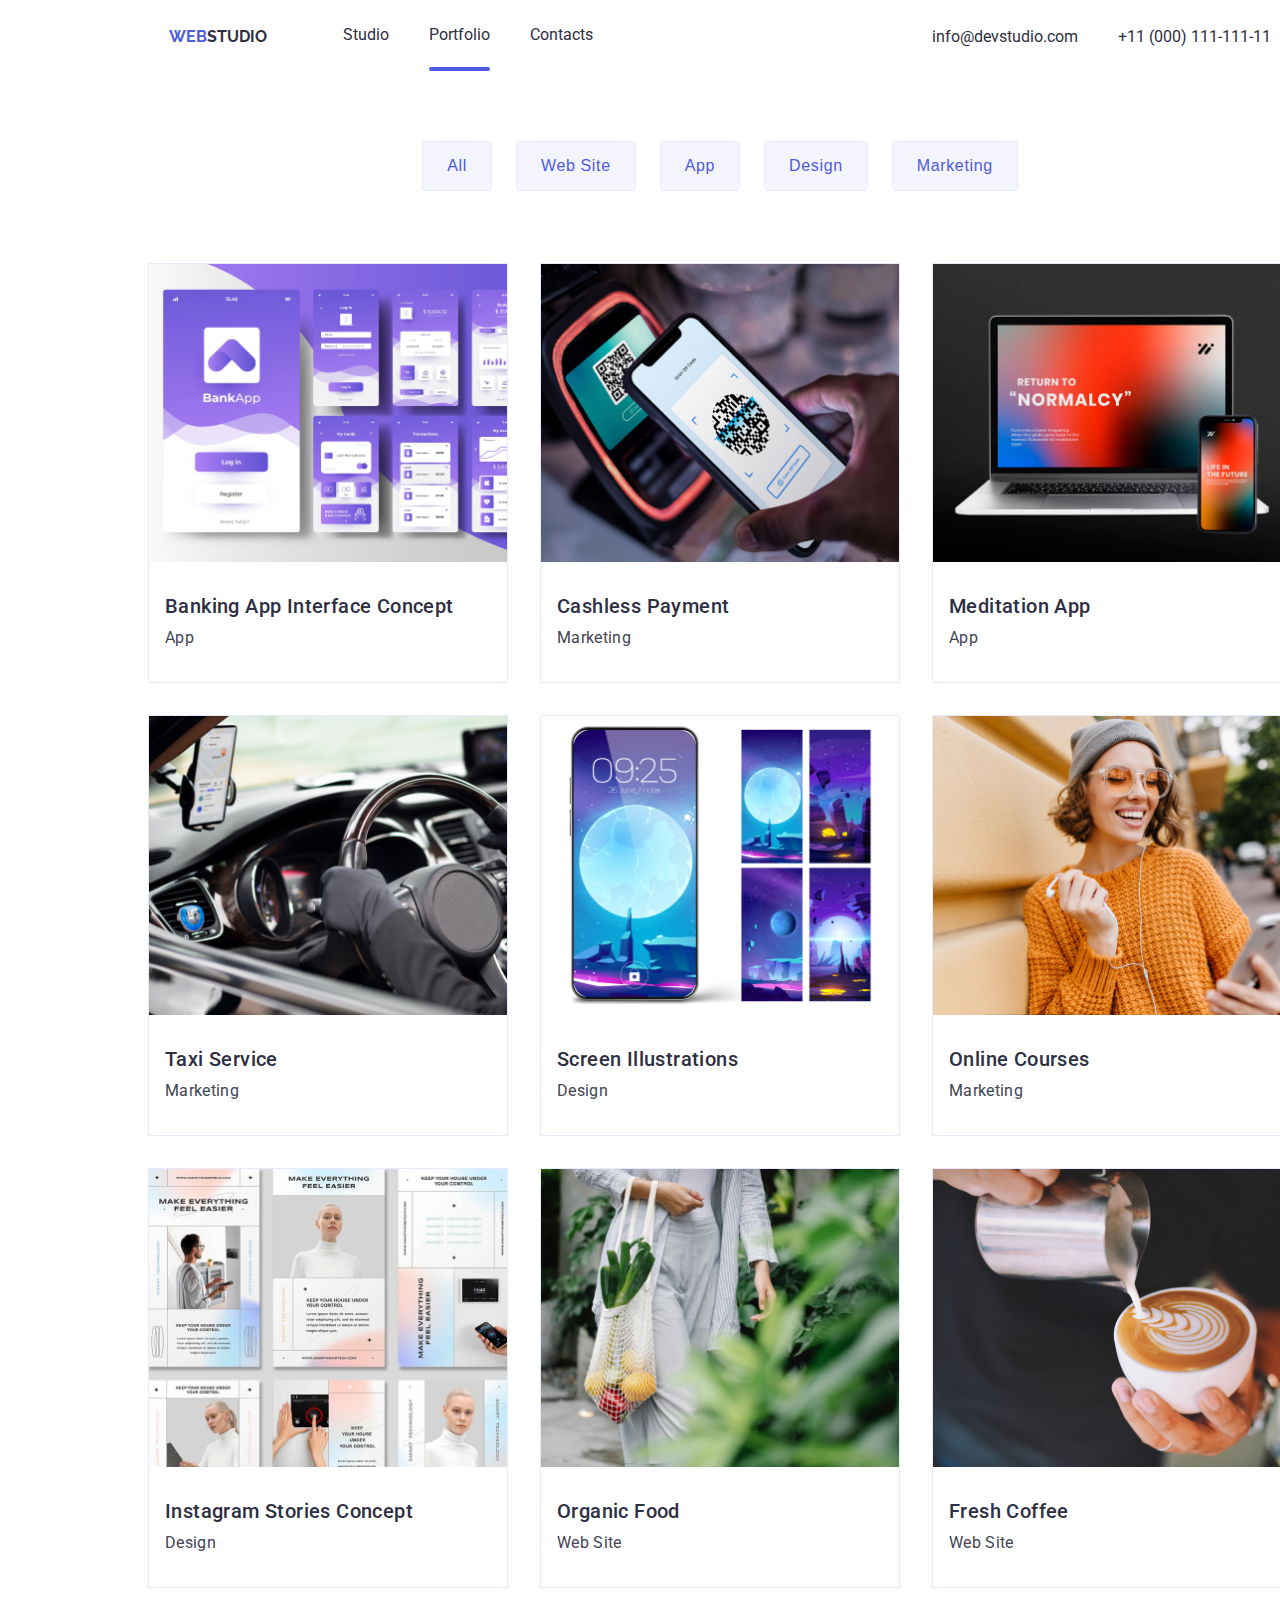
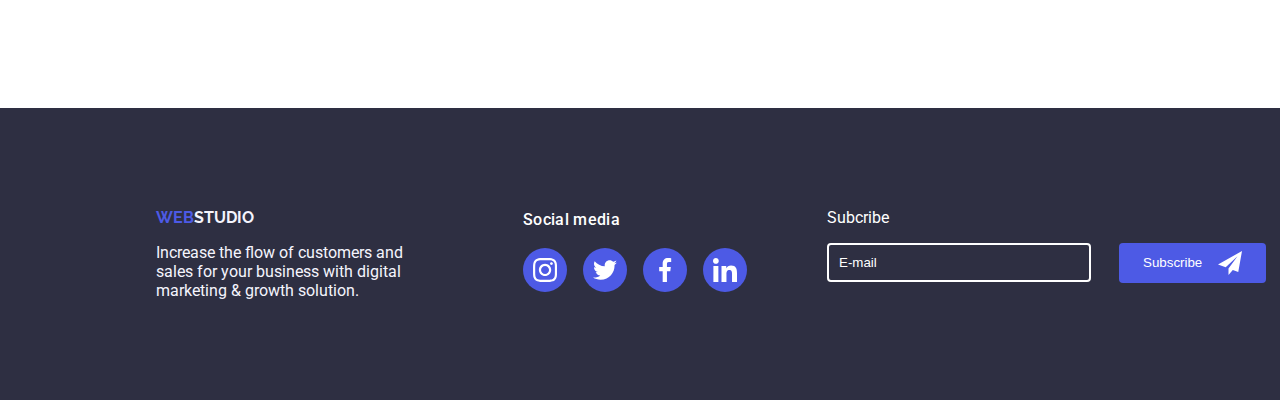
==== portfolio.html @ 5766a7dd "Initial commit" ====
<!DOCTYPE html>
<html lang="en">
  <head>
    <meta charset="UTF-8" />
    <meta name="viewport" content="width=device-width, initial-scale=1.0" />
    <title>Portolio</title>
    <link rel="preconnect" href="https://fonts.googleapis.com" />
    <link rel="preconnect" href="https://fonts.gstatic.com" crossorigin />
    <link
      href="https://fonts.googleapis.com/css2?family=Montserrat:wght@400;700&family=Roboto:wght@400;500;700;900&display=swap"
      rel="stylesheet"
    />
    <link rel="preconnect" href="https://fonts.googleapis.com" />
    <link rel="preconnect" href="https://fonts.gstatic.com" crossorigin />
    <link
      href="https://fonts.googleapis.com/css2?family=Montserrat:wght@400;700&family=Raleway:wght@800&family=Roboto:wght@400;500;700;900&display=swap"
      rel="stylesheet"
    />
    <link rel="stylesheet" href="./css/styles.css" />
  </head>

  <body>
    <!-- HEADER -->
    <header class="header container d-flex">
      <div class="d-flex">
        <a class="header-logo link" href="webstudio" alt="logo">
          <h4><span>WEB</span>STUDIO</h4>
        </a>
        <nav class="header-nav">
          <ul class="header-list list">
            <li>
              <a class="header-link link" href="./index.html">Studio</a>
            </li>
            <li>
              <a class="header-link link active" href="./portfolio.html"
                >Portfolio</a
              >
            </li>
            <li>
              <a class="header-link link" href="contacts">Contacts</a>
            </li>
          </ul>
        </nav>
      </div>
      <ul class="header-contact list">
        <li>
          <a class="link contacts" href="mailto:info@devstudio.com"
            >info@devstudio.com</a
          >
        </li>
        <li>
          <a class="link cotacts" href="tel:+11(000)111-111-11"
            >+11 (000) 111-111-11</a
          >
        </li>
      </ul>
    </header>
    <main>
      <section class="portfolio container">
        <div class="buttons">
          <button class="p-button" type="button">All</button>
          <button class="p-button" type="button">Web Site</button>
          <button class="p-button" type="button">App</button>
          <button class="p-button" type="button">Design</button>
          <button class="p-button" type="button">Marketing</button>
        </div>

        <div class="p-project">
          <ul class="p-list list">
            <li class="p-project-img">
              <div class="project-image">
                <img
                  src="./images/project-image1.jpg"
                  alt="Banking App Interface"
                  width="360px"
                />
                <div class="project-image-caption">
                  <p>
                    Lorem ipsum dolor sit amet consectetur adipisicing elit.
                    Numquam at debitis omnis. Voluptas doloribus maxime numquam
                    pariatur delectus possimus sed earum. Debitis repellendus
                    minus ratione eos velit, ipsam praesentium minima.
                  </p>
                </div>
              </div>

              <div class="p-caption">
                <h3 class="p-caption-header">Banking App Interface Concept</h3>
                <p class="p-text">App</p>
              </div>
            </li>

            <li class="p-project-img">
              <div class="project-image">
                <img
                  src="./images/project-image2.jpg"
                  alt="Cashless Payment"
                  width="360px"
                />
                <div class="project-image-caption">
                  <p>
                    Lorem ipsum dolor sit amet consectetur adipisicing elit.
                    Numquam at debitis omnis. Voluptas doloribus maxime numquam
                    pariatur delectus possimus sed earum. Debitis repellendus
                    minus ratione eos velit, ipsam praesentium minima.
                  </p>
                </div>
              </div>
              <div class="p-caption">
                <h3 class="p-caption-header">Cashless Payment</h3>
                <p class="p-text">Marketing</p>
              </div>
            </li>

            <li class="p-project-img">
              <div class="project-image">
                <img
                  src="./images/project-image3.jpg"
                  alt="Meditation App"
                  width="360px"
                />
                <div class="project-image-caption">
                  <p>
                    Lorem ipsum dolor sit amet consectetur adipisicing elit.
                    Numquam at debitis omnis. Voluptas doloribus maxime numquam
                    pariatur delectus possimus sed earum. Debitis repellendus
                    minus ratione eos velit, ipsam praesentium minima.
                  </p>
                </div>
              </div>
              <div class="p-caption">
                <h3 class="p-caption-header">Meditation App</h3>
                <p class="p-text">App</p>
              </div>
            </li>

            <li class="p-project-img">
              <div class="project-image">
                <img
                  src="./images/project-image4.jpg"
                  alt="Taxi Service"
                  width="360px"
                />
                <div class="project-image-caption">
                  <p>
                    Lorem ipsum dolor sit amet consectetur adipisicing elit.
                    Numquam at debitis omnis. Voluptas doloribus maxime numquam
                    pariatur delectus possimus sed earum. Debitis repellendus
                    minus ratione eos velit, ipsam praesentium minima.
                  </p>
                </div>
              </div>
              <div class="p-caption">
                <h3 class="p-caption-header">Taxi Service</h3>
                <p class="p-text">Marketing</p>
              </div>
            </li>

            <li class="p-project-img">
              <div class="project-image">
                <img
                  src="./images/project-image5.jpg"
                  alt="Screen Illustrations"
                  width="360px"
                />
                <div class="project-image-caption">
                  <p>
                    Lorem ipsum dolor sit amet consectetur adipisicing elit.
                    Numquam at debitis omnis. Voluptas doloribus maxime numquam
                    pariatur delectus possimus sed earum. Debitis repellendus
                    minus ratione eos velit, ipsam praesentium minima.
                  </p>
                </div>
              </div>
              <div class="p-caption">
                <h3 class="p-caption-header">Screen Illustrations</h3>
                <p class="p-text">Design</p>
              </div>
            </li>

            <li class="p-project-img">
              <div class="project-image">
                <img
                  src="./images/project-image6.jpg"
                  alt="Online Courses"
                  width="360px"
                />
                <div class="project-image-caption">
                  <p>
                    Lorem ipsum dolor sit amet consectetur adipisicing elit.
                    Numquam at debitis omnis. Voluptas doloribus maxime numquam
                    pariatur delectus possimus sed earum. Debitis repellendus
                    minus ratione eos velit, ipsam praesentium minima.
                  </p>
                </div>
              </div>
              <div class="p-caption">
                <h3 class="p-caption-header">Online Courses</h3>
                <p class="p-text">Marketing</p>
              </div>
            </li>

            <li class="p-project-img">
              <div class="project-image">
                <img
                  src="./images/project-image7.jpg"
                  alt="Instagram Stories Concept"
                  width="360px"
                />
                <div class="project-image-caption">
                  <p>
                    Lorem ipsum dolor sit amet consectetur adipisicing elit.
                    Numquam at debitis omnis. Voluptas doloribus maxime numquam
                    pariatur delectus possimus sed earum. Debitis repellendus
                    minus ratione eos velit, ipsam praesentium minima.
                  </p>
                </div>
              </div>
              <div class="p-caption">
                <h3 class="p-caption-header">Instagram Stories Concept</h3>
                <p class="p-text">Design</p>
              </div>
            </li>

            <li class="p-project-img">
              <div class="project-image">
                <img
                  src="./images/project-image8.jpg"
                  alt="Organic Food"
                  width="360px"
                />
                <div class="project-image-caption">
                  <p>
                    Lorem ipsum dolor sit amet consectetur adipisicing elit.
                    Numquam at debitis omnis. Voluptas doloribus maxime numquam
                    pariatur delectus possimus sed earum. Debitis repellendus
                    minus ratione eos velit, ipsam praesentium minima.
                  </p>
                </div>
              </div>
              <div class="p-caption">
                <h3 class="p-caption-header">Organic Food</h3>
                <p class="p-text">Web Site</p>
              </div>
            </li>

            <li class="p-project-img">
              <div class="project-image">
                <img
                  src="./images/project-image9.jpg"
                  alt="Fresh Coffee"
                  width="360px"
                />
                <div class="project-image-caption">
                  <p>
                    Lorem ipsum dolor sit amet consectetur adipisicing elit.
                    Numquam at debitis omnis. Voluptas doloribus maxime numquam
                    pariatur delectus possimus sed earum. Debitis repellendus
                    minus ratione eos velit, ipsam praesentium minima.
                  </p>
                </div>
              </div>
              <div class="p-caption">
                <h3 class="p-caption-header">Fresh Coffee</h3>
                <p class="p-text">Web Site</p>
              </div>
            </li>
          </ul>
        </div>
      </section>
    </main>
    <footer class="footer container d-flex">
      <div>
        <a class="footer-logo" href="webstudio" alt="logo">
          <h4><span>WEB</span>STUDIO</h4>
        </a>
        <p class="footer-text">
          Increase the flow of customers and<br />
          sales for your business with digital<br />
          marketing & growth solution.
        </p>
      </div>
      <div class="footer-socials-container">
        <h3>Social media</h3>
        <div class="footer-socials">
          <a class="footer-socials-icon">
            <svg width="24" height="24">
              <use href="./images/icons.svg#instagram-2"></use>
            </svg>
          </a>
          <a class="footer-socials-icon">
            <svg width="24" height="24">
              <use href="./images/icons.svg#twitter-1"></use>
            </svg>
          </a>
          <a class="footer-socials-icon">
            <svg width="24" height="24">
              <use href="./images/icons.svg#facebook-1"></use>
            </svg>
          </a>
          <a class="footer-socials-icon">
            <svg width="24" height="24">
              <use href="./images/icons.svg#linkedin-1"></use>
            </svg>
          </a>
        </div>
      </div>
      <div class="footer-sub">
        <p class="footer-sub-text">Subcribe</p>
        <form>
          <input type="text" placeholder="E-mail" class="input-sub" />
          <button class="btn-sub">
            Subscribe
            <svg width="24" height="24">
              <use href="./images/icons.svg#send"></use>
            </svg>
          </button>
        </form>
      </div>
    </footer>
  </body>
</html>
---- css/styles.css ----
* {
  margin: 0;
  padding: 0;
  box-sizing: border-box;
}
:root {
  --IRIS: #4d5ae5;
  --NAVY-BLUE: #2e2f42;
  --WHITE: #fff;
  --SLATE: #434455;
  --LIGHT-SLATE: #8e8f99;
  --CLOUD: #f4f4fd;
  --CORNFLOWER: #e7e9fc;
  --DAIRY: #fcfcfc;
  --NAVY-BLUE-modal: rgba(46, 47, 66, 0.4);
}
/* General Style */
body {
  font-family: "Roboto", sans-serif;
  width: fit-content;
  margin: 0 auto;
}
.link {
  text-decoration: none;
  color: var(--NAVY-BLUE);
}
.list {
  display: flex;
  list-style: none;
  gap: 24px;
}
.p-text {
  color: var(--SLATE);
  font-size: 16px;
  font-weight: 400;
  line-height: 24px;
  /* 150% */
  letter-spacing: 0.32px;
}
.section-title {
  text-align: center;
  color: var(--NAVY-BLUE);
}
.team-name {
  color: var(--NAVY-BLUE);
}
.container {
  width: 1440px;
}
.d-flex {
  display: flex;
}
.section {
  padding-top: 120px;
  padding-bottom: 120px;
}
.active::after {
  content: " ";
  display: block;
  height: 4px;
  width: 100%;
  border-radius: 2px;
  background-color: var(--IRIS);
  position: relative;
  top: 23px;
}
/* .header-link {
  content: " ";
  display: block;
  height: 4px;
  width: 100%;
  border-radius: 2px;
  background-color: var(--IRIS);
  position: relative;
  top: 23px;
} */

/* End of General Style */

/* Header Section (NAV) */
.header {
  justify-content: space-around;
  align-items: center;
  height: 72px;
}
.header .d-flex {
  align-items: center;
}
.header .list {
  gap: 40px;
}
.header .link .list {
  font-size: 16px;
  font-weight: 500;
  line-height: 24px;
  /* 150% */
  letter-spacing: 0.32px;
}
.header-logo {
  color: var(--NAVY-BLUE);
  font-family: Raleway;
  font-weight: 800;
  margin-right: 76px;
}

.header-logo span {
  color: var(--IRIS);
}
.header-logo:hover {
  color: var(--IRIS);
}
.link:hover {
  color: var(--IRIS);
  cursor: pointer;
}

/* End of Header Section (NAV) */

/* Hero Section */
.hero {
}
.hero-bg {
  background: linear-gradient(rgba(46, 47, 66, 0.7), rgba(46, 47, 66, 0.7)),
    url("../images/people-office-1.jpg");
  background-size: cover;
  background-repeat: no-repeat;
  padding-top: 188px;
  padding-bottom: 188px;
  text-align: center;
  width: 1440px;
}
.hero-txt {
  text-align: center;
  color: var(--WHITE);
  font-size: 56px;
  font-weight: 700;
  line-height: 60px;
  letter-spacing: 1.12px;
  /* text-transform: uppercase; */
}

.hero-btn {
  color: var(--WHITE);
  background-color: var(--IRIS);
  border: none;
  border-radius: 4px;
  padding: 16px 32px;
  margin-top: 48px;
  font-size: 16px;
  font-weight: 500;
  line-height: 24px;
  /* 150% */
  letter-spacing: 0.64px;
}
.hero-btn:hover {
  background-color: goldenrod;
  cursor: pointer;
}
.backdrop {
  background-color: var(--NAVY-BLUE-modal);
  position: fixed;
  top: 0;
  width: 100%;
  height: 100%;
  display: flex;
  align-items: center;
  justify-content: center;
  transition: opacity 250ms cubic-bezier(0.4, 0, 0.2, 1);
}
.modal {
  background-color: var(--DAIRY);
  width: 408px;
  /* height: 584px; */
  border-radius: 4px;
  padding: 24px;
  box-shadow: 0px 2px 1px 0px rgba(0, 0, 0, 0.2),
    0px 1px 3px 0px rgba(0, 0, 0, 0.12), 0px 1px 1px 0px rgba(0, 0, 0, 0.14);
}
.is-hidden {
  opacity: 0;
  pointer-events: none;
}
.modal-close-btn {
  border-radius: 100%;
  border: 1px solid rgba(0, 0, 0, 0.1);
  background-color: var(--CORNFLOWER);
  width: 30px;
  height: 30px;
  color: var(--NAVY-BLUE);
  margin-left: auto;
  display: block;
  transition: fill 250ms cubic-bezier(0.4, 0, 0.2, 1),
    border 250ms cubic-bezier(0.4, 0, 0.2, 1);
  cursor: pointer;
  display: flex;
  justify-content: center;
  align-items: center;
}
.modal-close-btn:hover {
  fill: currentColor;
  border: 1px solid currentColor;
}

.service-form-label {
  color: var(--NAVY-BLUE);
  text-align: center;
  font-family: Roboto;
  font-size: 16px;
  font-weight: 500;
  line-height: 24px; /* 150% */
  letter-spacing: 0.32px;
  margin-bottom: 16px;
  margin-top: 16px;
}

.service-label {
  display: flex;
  flex-direction: column;
  margin-bottom: 8px;
  width: 100%;
  position: relative;
}

.input-label {
  text-align: left;
  margin-bottom: 8px;
  color: var(--LIGHT-SLATE);
  font-family: Roboto;
  font-size: 12px;
  font-weight: 400;
  line-height: 14px; /* 116.667% */
  letter-spacing: 0.48px;
}

.service-input {
  padding: 12px 40px;
  border: 1px solid #2e2f42;
  border-radius: 4px;
  transition: 250ms;
  transition-property: color, border-color, background-color;
  transition-timing-function: cubic-bezier(0.4, 0, 0.2, 1);
}

.service-icon {
  position: absolute;
  top: 55%;
  left: 16px;
  /* fill: black; */
  transition: fill 250ms cubic-bezier(0.4, 0, 0.2, 1);
}
.service-input:focus + .service-icon,
.service-input:hover + .service-icon {
  fill: var(--IRIS);
  /* border: 2px solid var(--IRIS); */
}

.service-input:hover {
  border: 1px solid var(--IRIS);
}

.service-comment {
  border: 1px solid #2e2f42;
  border-radius: 4px;
  transition: 250ms;
  transition-property: color, border-color, background-color;
  transition-timing-function: cubic-bezier(0.4, 0, 0.2, 1);
  padding: 8px 16px;
  margin-bottom: 16px;
}

.service-comment:hover,
.service-comment:focus {
  border: 1px solid var(--IRIS);
}

.agree-text {
  color: var(--LIGHT-SLATE);
  font-family: Roboto;
  font-size: 12px;
  font-weight: 400;
  line-height: 14px;
  letter-spacing: 0.48px;
}
.service-agree {
  display: flex;
  align-items: center;
  justify-content: center;
}

.agree-checkbox {
  width: 16px;
  height: 16px;
  position: relative;
  left: 16px;
  opacity: 0;
}

.agree-checkmark {
  fill: none;
  margin-right: 8px;
  border: 1px solid black;
  border-radius: 2px;
  transition: 250ms;
  transition-property: border-color, background-color, fill;
  transition-timing-function: cubic-bezier(0.4, 0, 0.2, 1);
}

.service-agree .agree-checkbox:focus + .agree-checkmark,
.service-agree .agree-checkbox:checked:focus + .agree-checkmark {
  outline: 1px solid #212121;
}

.service-agree .agree-checkbox:checked + .agree-checkmark {
  background-color: var(--IRIS);
  border-color: var(--IRIS);
  fill: var(--WHITE);
  outline: none;
  stroke: var(--WHITE);
  stroke-width: 0.2;
}

.modal-send {
  padding: 16px 32px;
  background-color: var(--IRIS);
  color: var(--WHITE);
  border-radius: 4px;
  box-shadow: 0px 4px 4px 0px rgba(0, 0, 0, 0.15);
  border-color: transparent;

  text-align: center;
  font-family: Roboto;
  font-size: 16px;
  font-weight: 500;
  line-height: 24px; /* 150% */
  letter-spacing: 0.64px;
  margin-top: 24px;
}

.modal-send:hover {
  cursor: pointer;
}
/* End of Hero Section */

/* Benefit Section */
.benefit-list-icon {
  background: var(--CLOUD);
  display: flex;
  justify-content: center;
  align-items: center;
  border-radius: 4px;
  padding-top: 24px, 0;
  margin-bottom: 8px;
  transition: 1s;
}
.benefit-list-icon:hover,
.benefit-list-icon:focus {
  background-color: var(--IRIS);
  transition: 0s;
}
.benefit-list-icon:hover svg,
.benefit-list-icon:focus svg {
  fill: var(--WHITE);
}
.benefit-list {
  justify-content: center;
  align-items: center;
  padding-left: 156px;
  padding-right: 156px;
}
.benefit-list h3 {
  margin-bottom: 8px;
}

/* End of Benefit Section */

/* We Do Section */
.wedo {
}
.section-title {
  font-size: 36px;
  font-weight: 700;
  line-height: 40px;
  letter-spacing: 0.72px;
  text-transform: capitalize;
  margin-bottom: 72px;
}
.wedo-item {
  width: 360px;
  height: 300px;
}
.wedo .list {
  justify-content: center;
  align-items: center;
}
/* End of We Do Section */

/* Team Section */
.team {
  background-color: var(--CLOUD);
}
.team .list {
  justify-content: center;
  align-items: center;
  text-align: center;
}
.team .team-image {
  margin-bottom: 32px;
}
.team .team-item {
  padding-bottom: 32px;
  border-radius: 0px 0px 4px 4px;
  background: var(--WHITE);
  box-shadow: 0px 2px 1px 0px rgba(46, 47, 66, 0.08),
    0px 1px 1px 0px rgba(46, 47, 66, 0.16),
    0px 1px 6px 0px rgba(46, 47, 66, 0.08);
}
.team .p-text {
  margin-top: 8px;
  margin-bottom: 32;
}
.team-socials {
  display: flex;
  justify-content: space-around;
  padding-top: 8px;
}
.team-socials-icon {
  display: flex;
  justify-content: center;
  align-items: center;
  background-color: var(--IRIS);
  padding: 10px;
  border-radius: 50%;
  justify-content: center;
  align-items: center;
  transition: 1s;
}
.team-socials-icon svg {
  fill: var(--WHITE);
}
.team-socials-icon:hover,
.team-socials-icon:hover {
  padding: 15px;
  transition: 0s;
}
.team-socials-icon:hover svg {
  fill: red;
}
/* End of Team Section */

/* Portfolio Styling Section */
.portfolio {
  padding-top: 69px;
  padding-bottom: 120px;
}
.p-project {
  padding-top: 72px;
}
.buttons {
  /* text-align: center; */
  display: flex;
  justify-content: center;
  align-items: center;
  gap: 24px;
}
.p-button {
  color: var(--IRIS);
  border-radius: 4px;
  border: 1px solid var(--CORNFLOWER);
  background: var(--CLOUD);
  padding: 12px 24px;
  font-size: 16px;
  font-weight: 500;
  line-height: 24px;
  letter-spacing: 0.64px;
  transition: 1s;
}
.p-button:hover,
.p-button:focus {
  color: var(--WHITE);
  background-color: var(--IRIS);
  transition: 0s;
}
/* .p-project-img:hover img,
.p-project-img:focus img {
  opacity: 0.5;
  border: 2px solid var(--IRIS);
  transition: 0s;
} */

/* .portfolio  */
.p-project .p-list {
  width: 100%;
  flex-wrap: wrap;
  gap: 32px;
  justify-content: center;
  align-items: center;
}
.p-project .p-project-img img {
  width: 100%;
  display: block;
}
.p-project .p-project-img {
  width: 25%;
  border: 1px solid var(--CORNFLOWER);
}
.p-caption {
  flex-direction: column;
  padding: 32px 16px;
  background: var(--WHITE);
}
.p-caption-header {
  color: var(--NAVY-BLUE);
  font-size: 20px;
  font-weight: 500;
  line-height: 24px;
  letter-spacing: 0.4px;
  margin-bottom: 8px;
}
.p-project {
  overflow: hidden;
}
.project-image {
  position: relative;
  overflow: hidden;
}
.project-image-caption {
  position: absolute;
  background-color: rgba(77, 90, 229, 0.7);
  color: white;
  width: 100%;
  height: 100%;
  top: 0;
  left: 0;
  opacity: 0;
  transform: translateY(100%);
  transition: transform 250ms cubic-bezier(0.4, 0, 0.2, 1);
}
.p-project-img:hover .project-image-caption {
  opacity: 1;
  transform: translateY(0);
}
.project-image-caption {
  padding: 40px 32px;
}
/* End of Portfolio Styling Section */

/* Custmers Styling Section */
.customers-list {
  display: flex;
  justify-content: center;
  align-items: center;
  padding-left: 156;
  padding-right: 156;
}
.customer-icon {
  border: 1px solid var(--LIGHT-SLATE);
  padding: 16px 32px;
  transition: 1s;
}
.customer-icon svg {
  fill: var(--LIGHT-SLATE);
}
.customer-icon:hover,
.customer-icon:focus {
  border: 3px solid var(--IRIS);
  /* padding: 32px 64px; */
  transition: 0s;
}
.customer-icon:hover svg,
.customer-icon:focus {
  fill: var(--IRIS);
}

/* End of Custmers Styling Section */

/* Footer Section */
.footer {
  display: flex;
  padding: 100px;
  background-color: var(--NAVY-BLUE);
  padding-left: 156px;
  padding-right: 156px;
  color: var(--WHITE);
}
.footer-logo {
  text-decoration: none;
  color: var(--CLOUD);
  font-family: Raleway;
  font-weight: 800;
}
.footer-text {
  color: var(--CLOUD);
  margin-top: 16px;
}
.footer-logo span {
  color: var(--IRIS);
}
.footer-logo:hover {
  color: var(--IRIS);
}

/* Footer Socials Styling */
.footer-socials-container {
  padding-left: 120px;
  padding-right: 80px;
}
.footer-socials-container h3 {
  color: var(--WHITE);
  font-family: Roboto;
  font-size: 16px;
  font-weight: 500;
  line-height: 24px; /* 150% */
  letter-spacing: 0.32px;
}
.footer-socials {
  display: flex;
  justify-content: center;
  gap: 16px;
  margin-top: 16px;
}
.footer-socials-icon {
  display: flex;
  justify-content: center;
  align-items: center;
  background-color: var(--IRIS);
  padding: 10px;
  border-radius: 50%;
  justify-content: center;
  align-items: center;
  transition: 1s;
}
.footer-socials-icon svg {
  fill: var(--WHITE);
}
.footer-socials-icon:hover,
.footer-socials-icon:focus {
  /* padding: 15px; */
  transition: 0s;
}
.footer-socials-icon:hover svg,
.footer-socials-icon:focus svg {
  fill: red;
}
/* End Footer Socials Styling */

/* Subscribe Styling */
.footer-sub form {
  margin-top: 16px;
}
.input-sub {
  border: 2px solid var(--WHITE);
  background: none;
  border-radius: 4px;
  padding: 10px;
  width: 264px;
  color: var(--WHITE);
  background-color: none;
}
.input-sub::placeholder {
  color: var(--WHITE);
}
.btn-sub {
  display: inline-flex;
  align-items: center;
  gap: 16px;
  color: var(--WHITE);
  padding: 8px 24px;
  background-color: var(--IRIS);
  border: none;
  border-radius: 4px;
  margin-left: 24px;
}
.btn-sub svg {
  fill: var(--WHITE);
}
.btn-sub:hover {
  cursor: pointer;
}
/* End of Subscribe Styling */
/* End of Footer Section */
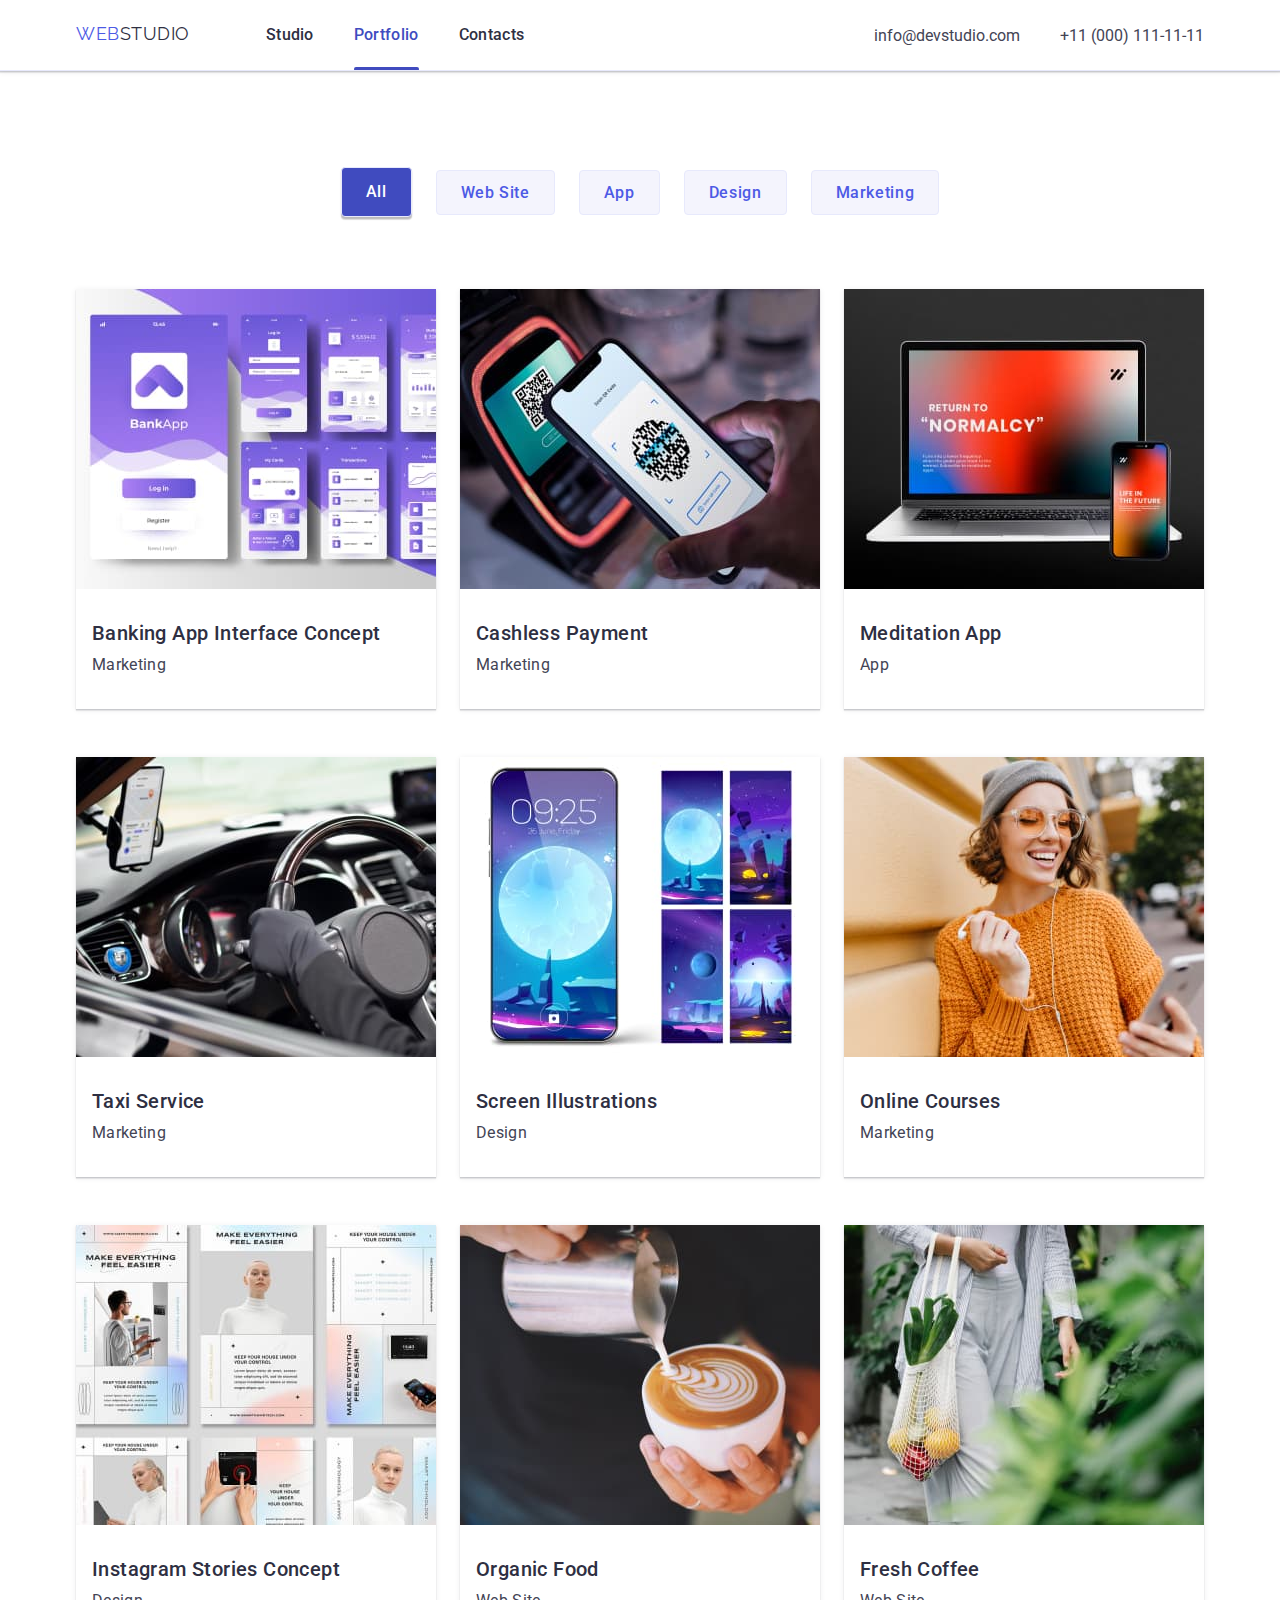
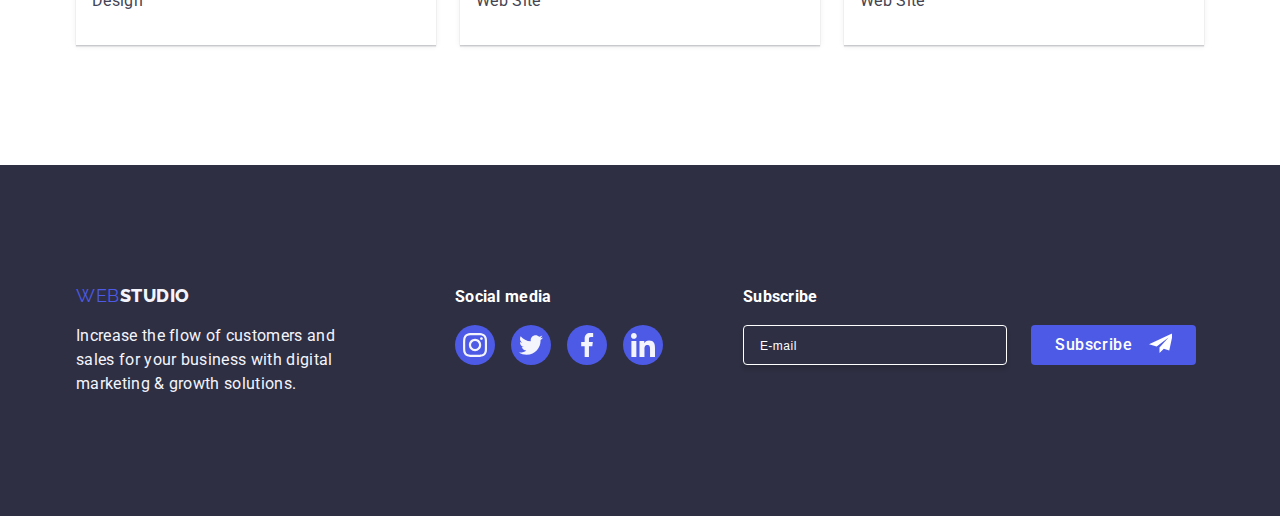
==== commit 58defe13: "revising some of the codes" ====
--- a/portfolio.html
+++ b/portfolio.html
@@ -1,322 +1,337 @@
 <!DOCTYPE html>
 <html lang="en">
-  <head>
-    <meta charset="UTF-8" />
-    <meta name="viewport" content="width=device-width, initial-scale=1.0" />
-    <title>Portolio</title>
-    <link rel="preconnect" href="https://fonts.googleapis.com" />
-    <link rel="preconnect" href="https://fonts.gstatic.com" crossorigin />
-    <link
-      href="https://fonts.googleapis.com/css2?family=Montserrat:wght@400;700&family=Roboto:wght@400;500;700;900&display=swap"
-      rel="stylesheet"
-    />
-    <link rel="preconnect" href="https://fonts.googleapis.com" />
-    <link rel="preconnect" href="https://fonts.gstatic.com" crossorigin />
-    <link
-      href="https://fonts.googleapis.com/css2?family=Montserrat:wght@400;700&family=Raleway:wght@800&family=Roboto:wght@400;500;700;900&display=swap"
-      rel="stylesheet"
-    />
+
+<head>
+    <meta charset="UTF-8">
+    <meta name="viewport" content="width=device-width, initial-scale=1.0">
+    <meta http-equiv="x-ua-compatible" content="ie=edge">
+    <link rel="preconnect" href="https://fonts.googleapis.com">
+    <link rel="preconnect" href="https://fonts.gstatic.com" crossorigin>
+    <link href="https://fonts.googleapis.com/css2?family=Raleway:wght@800&family=Roboto:wght@400;500;700;900&display=swap" rel="stylesheet">
+    <link rel="stylesheet" href="node_modules/modern-normalize/modern-normalize.css">
     <link rel="stylesheet" href="./css/styles.css" />
-  </head>
-
-  <body>
-    <!-- HEADER -->
-    <header class="header container d-flex">
-      <div class="d-flex">
-        <a class="header-logo link" href="webstudio" alt="logo">
-          <h4><span>WEB</span>STUDIO</h4>
-        </a>
-        <nav class="header-nav">
-          <ul class="header-list list">
-            <li>
-              <a class="header-link link" href="./index.html">Studio</a>
-            </li>
-            <li>
-              <a class="header-link link active" href="./portfolio.html"
-                >Portfolio</a
-              >
-            </li>
-            <li>
-              <a class="header-link link" href="contacts">Contacts</a>
-            </li>
-          </ul>
-        </nav>
-      </div>
-      <ul class="header-contact list">
-        <li>
-          <a class="link contacts" href="mailto:info@devstudio.com"
-            >info@devstudio.com</a
-          >
-        </li>
-        <li>
-          <a class="link cotacts" href="tel:+11(000)111-111-11"
-            >+11 (000) 111-111-11</a
-          >
-        </li>
-      </ul>
+    <title>Web Studio</title>
+</head>
+
+<body>
+    <!-- header -->
+    <header class="header">
+        <div class="main-header-container container">
+            <nav class="navigation">
+                <a class="iris-logo" href="index.html">WEB<span class="header-text-logo-studio">STUDIO</span></a>
+                <ul class="nav-list">
+                    <li class="nav-list-item">
+                        <a class="nav-list-item-link" href="./index.html">Studio</a>
+                    </li>
+    
+                    <li class="nav-list-item">
+                        <a class="nav-list-item-link nav-active" href="./portfolio.html">Portfolio</a>
+                    </li>
+    
+                    <li class="nav-list-item">
+                        <a class="nav-list-item-link" href="#">Contacts</a>
+                    </li>
+                </ul>
+            </nav>
+            <address class="address">
+                <ul class="header-address">
+                    <li class="header-address-item">
+                        <a class="header-address-link" href="mail:info@devstudio.com">info@devstudio.com</a>
+                    </li>
+    
+                    <li class="header-address-item">
+                        <a class="header-address-link" href="tel:+11(000)111-11-11">+11 (000) 111-11-11</a>
+                    </li>
+                </ul>
+            </address>
+    
+            <!-- hamburger -->
+            <button class="menu-btn menu-toggle js-open-menu" aria-expanded="false" aria-controls="mob-menu">
+                <svg width="32" height="22" class="menu-btn-icon">
+                    <use href="./icon.svg#icon-menu"></use>
+                </svg>
+            </button>
+    
+            <div class="mob-nav-container js-menu-container" id="mob-menu">
+                <button class="mob-menu-close menu-toggle js-close-menu" type="button">
+                    <svg width="8" height="8" class="mob-nav-close">
+                        <use href="icon.svg#mobile-close"></use>
+                    </svg>
+                </button>
+    
+                <ul class="mob-nav-menu">
+                    <li class="mob-nav-menu-item"><a class="mob-nav-menu-link mob-link"
+                            href="index.html">Studio</a></li>
+                    <li class="mob-nav-menu-item"><a class="mob-nav-menu-link mob-link mob-menu-active" href="portfolio.html">Portfolio</a>
+                    </li>
+                    <li class="mob-nav-menu-item"><a class="mob-nav-menu-link mob-link" href="#">Contacts</a></li>
+                </ul>
+    
+                <div class="mob-nav-address-link">
+                    <ul class="mob-nav-address">
+                        <li class="mob-nav-address-item"><a class="mob-address-link highlight"
+                                href="tel:+11(000)111-11-11">+11 000 111 11 11</a></li>
+                        <li class="mob-nav-address-item"><a class="mob-address-info"
+                                href="mail:info@devstudio.com">info@devstudio.com</a></li>
+                    </ul>
+    
+                    <ul class="mob-nav-social-media-item">
+                        <li class="mob-nav-social-media-list">
+                            <a class="mob-nav-social-media-link" href="#">
+                                <svg class="mob-nav-social-media-icon">
+                                    <use href="./icon.svg#icon-instagram"></use>
+                                </svg>
+                            </a>
+                        </li>
+    
+                        <li class="mob-nav-social-media-list">
+                            <a class="mob-nav-social-media-link" href="#">
+                                <svg class="mob-nav-social-media-icon">
+                                    <use href="./icon.svg#icon-twitter"></use>
+                                </svg>
+                            </a>
+                        </li>
+    
+                        <li class="mob-nav-social-media-list">
+                            <a class="mob-nav-social-media-link" href="#">
+                                <svg class="mob-nav-social-media-icon">
+                                    <use href="./icon.svg#icon-facebook"></use>
+                                </svg>
+                            </a>
+                        </li>
+    
+                        <li class="mob-nav-social-media-list">
+                            <a class="mob-nav-social-media-link" href="#">
+                                <svg class="mob-nav-social-media-icon">
+                                    <use href="./icon.svg#icon-linkedin"></use>
+                                </svg>
+                            </a>
+                        </li>
+                    </ul>
+                </div>
+            </div>
+        </div>
     </header>
+
+    <!-- main -->
     <main>
-      <section class="portfolio container">
-        <div class="buttons">
-          <button class="p-button" type="button">All</button>
-          <button class="p-button" type="button">Web Site</button>
-          <button class="p-button" type="button">App</button>
-          <button class="p-button" type="button">Design</button>
-          <button class="p-button" type="button">Marketing</button>
+        <section class="fltr-btn section">
+            <div class="container btn-container">
+                <ul class="fltr-btn-list">
+                    <li class="fltr-btn-list-item"><button class="fltr-btn-item active" type="button">All</button></li>
+                    <li class="fltr-btn-list-item"><button class="fltr-btn-item" type="button">Web Site</button></li>
+                    <li class="fltr-btn-list-item"><button class="fltr-btn-item" type="button">App</button></li>
+                    <li class="fltr-btn-list-item"><button class="fltr-btn-item" type="button">Design</button></li>
+                    <li class="fltr-btn-list-item"><button class="fltr-btn-item" type="button">Marketing</button></li>
+                </ul>
+            </div>
+        </section>
+
+        <section class="card-feature-section">
+            <div class="container card-container">
+                <ul class="card-list">
+                    <li class="card-list-item">
+                        <a class="card-link" href="#">
+                            <figure class="card-figure">
+                            <img class="card-list-img" src="./images/card-img-1.jpg" srcset="./images/card-img-1.jpg 1x, ./images/card-img-1@2x.jpg 2x" alt="banking app" width="360"/>    
+                            <figcaption class="card-figcaption">
+                                14 Stylish and User-Friendly App Design Concepts · Task Manager App · Calorie Tracker App · Exotic Fruit Ecommerce App ·
+                                Cloud Storage App
+                            </figcaption>
+                            </figure>
+                        <div class="card-content">
+                            <h3 class="card-list-item-title">Banking App Interface Concept</h3>
+                            <p class="class-card-designation">Marketing</p>
+                        </div></a>
+                    </li>
+
+                    <li class="card-list-item">
+                        <a class="card-link" href="#">
+                        <figure class="card-figure">
+                        <img class="card-list-img" src="./images/card-img-2.jpg" srcset="./images/card-img-2.jpg 1x, ./images/card-img-2@2x.jpg 2x" alt="cashless payment" width="360" />
+                        <figcaption class="card-figcaption">
+                            14 Stylish and User-Friendly App Design Concepts · Task Manager App · Calorie Tracker App · Exotic Fruit Ecommerce
+                            App · Cloud Storage App
+                        </figcaption>
+                        </figure>
+                        <div class="card-content">
+                            <h3 class="card-list-item-title">Cashless Payment</h3>
+                            <p class="class-card-designation">Marketing</p>       
+                        </div></a>
+                    </li>
+
+                    <li class="card-list-item">
+                        <a class="card-link" href="#">
+                        <figure class="card-figure">
+                            <img class="card-list-img" src="./images/card-img-3.jpg" srcset="./images/card-img-3.jpg 1x, ./images/card-img-3@2x.jpg 2x" alt="meditation app" width="360" />
+                            <figcaption class="card-figcaption">
+                                14 Stylish and User-Friendly App Design Concepts · Task Manager App · Calorie Tracker App · Exotic Fruit
+                                Ecommerce App · Cloud Storage App
+                            </figcaption>
+                        </figure>
+                        <div class="card-content">
+                            <h3 class="card-list-item-title">Meditation App</h3>
+                            <p class="class-card-designation">App</p>
+                        </div></a>
+                    </li>
+
+                    <li class="card-list-item">
+                        <a class="card-link" href="#">
+                        <figure class="card-figure">
+                            <img class="card-list-img" src="./images/card-img-4.jpg" srcset="./images/card-img-4.jpg 1x, ./images/card-img-4@2x.jpg 2x" alt="taxi service" width="360" />
+                            <figcaption class="card-figcaption">
+                                14 Stylish and User-Friendly App Design Concepts · Task Manager App · Calorie Tracker App · Exotic Fruit
+                                Ecommerce App · Cloud Storage App
+                            </figcaption>
+                        </figure>
+                        <div class="card-content">
+                            <h3 class="card-list-item-title">Taxi Service</h3>
+                            <p class="class-card-designation">Marketing</p>
+                        </div></a>
+                    </li>
+
+                    <li class="card-list-item">
+                        <a class="card-link" href="#">
+                        <figure class="card-figure">
+                            <img class="card-list-img" src="./images/card-img-5.jpg" srcset="./images/card-img-5.jpg 1x, ./images/card-img-5@2x.jpg 2x" alt="screen illustrations" width="360" />
+                            <figcaption class="card-figcaption">
+                                14 Stylish and User-Friendly App Design Concepts · Task Manager App · Calorie Tracker App · Exotic Fruit
+                                Ecommerce App · Cloud Storage App
+                            </figcaption>
+                        </figure>
+                        <div class="card-content">
+                            <h3 class="card-list-item-title">Screen Illustrations</h3>
+                            <p class="class-card-designation">Design</p>
+                        </div></a>
+                    </li>
+
+                    <li class="card-list-item">
+                        <a class="card-link" href="#">
+                        <figure class="card-figure">
+                            <img class="card-list-img" src="./images/card-img-6.jpg" srcset="./images/card-img-6.jpg 1x, ./images/card-img-6@2x.jpg 2x" alt="online courses" width="360" />
+                            <figcaption class="card-figcaption">
+                                14 Stylish and User-Friendly App Design Concepts · Task Manager App · Calorie Tracker App · Exotic Fruit
+                                Ecommerce App · Cloud Storage App
+                            </figcaption>
+                        </figure>
+                        <div class="card-content">
+                            <h3 class="card-list-item-title">Online Courses</h3>
+                            <p class="class-card-designation">Marketing</p>
+                        </div></a>
+                    </li>
+
+                    <li class="card-list-item">
+                        <a class="card-link" href="#">
+                        <figure class="card-figure">
+                            <img class="card-list-img" src="./images/card-img-7.jpg" srcset="./images/card-img-7.jpg 1x, ./images/card-img-7@2x.jpg 2x" alt="instagram stories concept" width="360" />
+                            <figcaption class="card-figcaption">
+                                14 Stylish and User-Friendly App Design Concepts · Task Manager App · Calorie Tracker App · Exotic Fruit
+                                Ecommerce App · Cloud Storage App
+                            </figcaption>
+                        </figure>
+                        <div class="card-content">
+                            <h3 class="card-list-item-title">Instagram Stories Concept</h3>
+                            <p class="class-card-designation">Design</p>
+                        </div></a>
+                    </li>
+
+                    <li class="card-list-item">
+                        <a class="card-link" href="#">
+                        <figure class="card-figure">
+                            <img class="card-list-img" src="./images/card-img-8.jpg" srcset="./images/card-img-8.jpg 1x, ./images/card-img-8@2x.jpg 2x" alt="organic food" width="360" />
+                            <figcaption class="card-figcaption">
+                                14 Stylish and User-Friendly App Design Concepts · Task Manager App · Calorie Tracker App · Exotic Fruit
+                                Ecommerce App · Cloud Storage App
+                            </figcaption>
+                        </figure>
+                        <div class="card-content">
+                            <h3 class="card-list-item-title">Organic Food</h3>
+                            <p class="class-card-designation">Web Site</p>
+                        </div></a>
+                    </li>
+
+                    <li class="card-list-item">
+                        <a class="card-link" href="#">
+                        <figure class="card-figure">
+                            <img class="card-list-img" src="./images/card-img-9.jpg" srcset="./images/card-img-9.jpg 1x, ./images/card-img-9@2x.jpg 2x" alt="fresh coffee" width="360" />
+                            <figcaption class="card-figcaption">
+                                14 Stylish and User-Friendly App Design Concepts · Task Manager App · Calorie Tracker App · Exotic Fruit
+                                Ecommerce App · Cloud Storage App
+                            </figcaption>
+                        </figure>
+                        <div class="card-content">
+                            <h3 class="card-list-item-title">Fresh Coffee</h3>
+                            <p class="class-card-designation">Web Site</p>
+                        </div></a>
+                    </li>
+                </ul>
+            </div>
+        </section>
+    </main>
+
+    <!-- Footer -->
+    
+    <footer class="footer">
+        <div class="footer-container container try">
+            <div class="footer-text-logo-text">
+                <a class="iris-logo" href="#header">WEB<span class="footer-text-logo-studio">STUDIO</span></a>
+                <p class="footer-text">Increase the flow of customers and <br>sales for your business with
+                    digital<br>marketing & growth solutions.</p>
+            </div>
+            <div class="footer-social-media">
+                <h2 class="social-media-title">Social media</h2>
+                <ul class="footer-social-media-list">
+                    <li class="footer-social-media-item">
+                        <a class="footer-social-media-link" href="#">
+                            <svg class="footer-social-media-icon icon-instagram">
+                                <use href="./icon.svg#icon-instagram"></use>
+                            </svg>
+                        </a>
+                    </li>
+                    <li class="footer-social-media-item">
+                        <a class="footer-social-media-link" href="#">
+                            <svg class="footer-social-media-icon icon-twitter">
+                                <use href="./icon.svg#icon-twitter"></use>
+                            </svg>
+                        </a>
+                    </li>
+                    <li class="footer-social-media-item">
+                        <a class="footer-social-media-link" href="#">
+                            <svg class="footer-social-media-icon icon-facebook">
+                                <use href="./icon.svg#icon-facebook"></use>
+                            </svg>
+                        </a>
+                    </li>
+                    <li class="footer-social-media-item">
+                        <a class="footer-social-media-link" href="#">
+                            <svg class="footer-social-media-icon icon-linkedin">
+                                <use href="./icon.svg#icon-linkedin"></use>
+                            </svg>
+                        </a>
+                    </li>
+                </ul>
+            </div>
+            <form action class="footer-email-form">
+                <div class="footer-subs-form">
+                    <h2 class="social-media-title subs-title">Subscribe</h2>
+                    <label class="footer-email">
+                        <input class="email-box" type="email" name="email" placeholder="E-mail" required>
+                    </label>
+                </div>
+    
+                <div class="subs-btn-email">
+                    <button class="subs-btn" type="submit">Subscribe
+                        <svg class="subs-btn-icon">
+                            <use href="./icon.svg#icon-subscribe"></use>
+                        </svg>
+                    </button>
+                </div>
+            </form>
         </div>
-
-        <div class="p-project">
-          <ul class="p-list list">
-            <li class="p-project-img">
-              <div class="project-image">
-                <img
-                  src="./images/project-image1.jpg"
-                  alt="Banking App Interface"
-                  width="360px"
-                />
-                <div class="project-image-caption">
-                  <p>
-                    Lorem ipsum dolor sit amet consectetur adipisicing elit.
-                    Numquam at debitis omnis. Voluptas doloribus maxime numquam
-                    pariatur delectus possimus sed earum. Debitis repellendus
-                    minus ratione eos velit, ipsam praesentium minima.
-                  </p>
-                </div>
-              </div>
-
-              <div class="p-caption">
-                <h3 class="p-caption-header">Banking App Interface Concept</h3>
-                <p class="p-text">App</p>
-              </div>
-            </li>
-
-            <li class="p-project-img">
-              <div class="project-image">
-                <img
-                  src="./images/project-image2.jpg"
-                  alt="Cashless Payment"
-                  width="360px"
-                />
-                <div class="project-image-caption">
-                  <p>
-                    Lorem ipsum dolor sit amet consectetur adipisicing elit.
-                    Numquam at debitis omnis. Voluptas doloribus maxime numquam
-                    pariatur delectus possimus sed earum. Debitis repellendus
-                    minus ratione eos velit, ipsam praesentium minima.
-                  </p>
-                </div>
-              </div>
-              <div class="p-caption">
-                <h3 class="p-caption-header">Cashless Payment</h3>
-                <p class="p-text">Marketing</p>
-              </div>
-            </li>
-
-            <li class="p-project-img">
-              <div class="project-image">
-                <img
-                  src="./images/project-image3.jpg"
-                  alt="Meditation App"
-                  width="360px"
-                />
-                <div class="project-image-caption">
-                  <p>
-                    Lorem ipsum dolor sit amet consectetur adipisicing elit.
-                    Numquam at debitis omnis. Voluptas doloribus maxime numquam
-                    pariatur delectus possimus sed earum. Debitis repellendus
-                    minus ratione eos velit, ipsam praesentium minima.
-                  </p>
-                </div>
-              </div>
-              <div class="p-caption">
-                <h3 class="p-caption-header">Meditation App</h3>
-                <p class="p-text">App</p>
-              </div>
-            </li>
-
-            <li class="p-project-img">
-              <div class="project-image">
-                <img
-                  src="./images/project-image4.jpg"
-                  alt="Taxi Service"
-                  width="360px"
-                />
-                <div class="project-image-caption">
-                  <p>
-                    Lorem ipsum dolor sit amet consectetur adipisicing elit.
-                    Numquam at debitis omnis. Voluptas doloribus maxime numquam
-                    pariatur delectus possimus sed earum. Debitis repellendus
-                    minus ratione eos velit, ipsam praesentium minima.
-                  </p>
-                </div>
-              </div>
-              <div class="p-caption">
-                <h3 class="p-caption-header">Taxi Service</h3>
-                <p class="p-text">Marketing</p>
-              </div>
-            </li>
-
-            <li class="p-project-img">
-              <div class="project-image">
-                <img
-                  src="./images/project-image5.jpg"
-                  alt="Screen Illustrations"
-                  width="360px"
-                />
-                <div class="project-image-caption">
-                  <p>
-                    Lorem ipsum dolor sit amet consectetur adipisicing elit.
-                    Numquam at debitis omnis. Voluptas doloribus maxime numquam
-                    pariatur delectus possimus sed earum. Debitis repellendus
-                    minus ratione eos velit, ipsam praesentium minima.
-                  </p>
-                </div>
-              </div>
-              <div class="p-caption">
-                <h3 class="p-caption-header">Screen Illustrations</h3>
-                <p class="p-text">Design</p>
-              </div>
-            </li>
-
-            <li class="p-project-img">
-              <div class="project-image">
-                <img
-                  src="./images/project-image6.jpg"
-                  alt="Online Courses"
-                  width="360px"
-                />
-                <div class="project-image-caption">
-                  <p>
-                    Lorem ipsum dolor sit amet consectetur adipisicing elit.
-                    Numquam at debitis omnis. Voluptas doloribus maxime numquam
-                    pariatur delectus possimus sed earum. Debitis repellendus
-                    minus ratione eos velit, ipsam praesentium minima.
-                  </p>
-                </div>
-              </div>
-              <div class="p-caption">
-                <h3 class="p-caption-header">Online Courses</h3>
-                <p class="p-text">Marketing</p>
-              </div>
-            </li>
-
-            <li class="p-project-img">
-              <div class="project-image">
-                <img
-                  src="./images/project-image7.jpg"
-                  alt="Instagram Stories Concept"
-                  width="360px"
-                />
-                <div class="project-image-caption">
-                  <p>
-                    Lorem ipsum dolor sit amet consectetur adipisicing elit.
-                    Numquam at debitis omnis. Voluptas doloribus maxime numquam
-                    pariatur delectus possimus sed earum. Debitis repellendus
-                    minus ratione eos velit, ipsam praesentium minima.
-                  </p>
-                </div>
-              </div>
-              <div class="p-caption">
-                <h3 class="p-caption-header">Instagram Stories Concept</h3>
-                <p class="p-text">Design</p>
-              </div>
-            </li>
-
-            <li class="p-project-img">
-              <div class="project-image">
-                <img
-                  src="./images/project-image8.jpg"
-                  alt="Organic Food"
-                  width="360px"
-                />
-                <div class="project-image-caption">
-                  <p>
-                    Lorem ipsum dolor sit amet consectetur adipisicing elit.
-                    Numquam at debitis omnis. Voluptas doloribus maxime numquam
-                    pariatur delectus possimus sed earum. Debitis repellendus
-                    minus ratione eos velit, ipsam praesentium minima.
-                  </p>
-                </div>
-              </div>
-              <div class="p-caption">
-                <h3 class="p-caption-header">Organic Food</h3>
-                <p class="p-text">Web Site</p>
-              </div>
-            </li>
-
-            <li class="p-project-img">
-              <div class="project-image">
-                <img
-                  src="./images/project-image9.jpg"
-                  alt="Fresh Coffee"
-                  width="360px"
-                />
-                <div class="project-image-caption">
-                  <p>
-                    Lorem ipsum dolor sit amet consectetur adipisicing elit.
-                    Numquam at debitis omnis. Voluptas doloribus maxime numquam
-                    pariatur delectus possimus sed earum. Debitis repellendus
-                    minus ratione eos velit, ipsam praesentium minima.
-                  </p>
-                </div>
-              </div>
-              <div class="p-caption">
-                <h3 class="p-caption-header">Fresh Coffee</h3>
-                <p class="p-text">Web Site</p>
-              </div>
-            </li>
-          </ul>
-        </div>
-      </section>
-    </main>
-    <footer class="footer container d-flex">
-      <div>
-        <a class="footer-logo" href="webstudio" alt="logo">
-          <h4><span>WEB</span>STUDIO</h4>
-        </a>
-        <p class="footer-text">
-          Increase the flow of customers and<br />
-          sales for your business with digital<br />
-          marketing & growth solution.
-        </p>
-      </div>
-      <div class="footer-socials-container">
-        <h3>Social media</h3>
-        <div class="footer-socials">
-          <a class="footer-socials-icon">
-            <svg width="24" height="24">
-              <use href="./images/icons.svg#instagram-2"></use>
-            </svg>
-          </a>
-          <a class="footer-socials-icon">
-            <svg width="24" height="24">
-              <use href="./images/icons.svg#twitter-1"></use>
-            </svg>
-          </a>
-          <a class="footer-socials-icon">
-            <svg width="24" height="24">
-              <use href="./images/icons.svg#facebook-1"></use>
-            </svg>
-          </a>
-          <a class="footer-socials-icon">
-            <svg width="24" height="24">
-              <use href="./images/icons.svg#linkedin-1"></use>
-            </svg>
-          </a>
-        </div>
-      </div>
-      <div class="footer-sub">
-        <p class="footer-sub-text">Subcribe</p>
-        <form>
-          <input type="text" placeholder="E-mail" class="input-sub" />
-          <button class="btn-sub">
-            Subscribe
-            <svg width="24" height="24">
-              <use href="./images/icons.svg#send"></use>
-            </svg>
-          </button>
-        </form>
-      </div>
     </footer>
-  </body>
-</html>
+
+        <!-- script -->
+                <script src="./js/mobile-menu.js"></script>
+</body>
+
+</html>--- a/css/styles.css
+++ b/css/styles.css
@@ -1,680 +1,1552 @@
 * {
-  margin: 0;
-  padding: 0;
-  box-sizing: border-box;
-}
+    margin: 0;
+    padding: 0;
+    box-sizing: border-box;
+}
+
+body {
+    font-family: "Roboto", sans-serif;
+}
+
 :root {
-  --IRIS: #4d5ae5;
-  --NAVY-BLUE: #2e2f42;
-  --WHITE: #fff;
-  --SLATE: #434455;
-  --LIGHT-SLATE: #8e8f99;
-  --CLOUD: #f4f4fd;
-  --CORNFLOWER: #e7e9fc;
-  --DAIRY: #fcfcfc;
-  --NAVY-BLUE-modal: rgba(46, 47, 66, 0.4);
-}
-/* General Style */
-body {
-  font-family: "Roboto", sans-serif;
-  width: fit-content;
-  margin: 0 auto;
-}
-.link {
-  text-decoration: none;
-  color: var(--NAVY-BLUE);
-}
-.list {
-  display: flex;
-  list-style: none;
-  gap: 24px;
-}
-.p-text {
-  color: var(--SLATE);
-  font-size: 16px;
-  font-weight: 400;
-  line-height: 24px;
-  /* 150% */
-  letter-spacing: 0.32px;
-}
-.section-title {
-  text-align: center;
-  color: var(--NAVY-BLUE);
-}
-.team-name {
-  color: var(--NAVY-BLUE);
-}
+    --IRIS: #4D5AE5;
+    --OCEAN: #404BBF;
+    --NAVY-BLUE: #2E2F42;
+    --SLATE: #434455;
+    --LIGHT-SLATE: #8E8F99;
+    --CORNFLOWER: #E7E9FC;
+    --CLOUD: #F4F4FD;
+    --NAVY-BLUE-modal: rgba(46, 47, 66, 0.40);
+    --GREY: rgba(46, 47, 66, 0.70);
+    --WHITE: #fff;
+    --DAIRY: #FCFCFC;
+    --GREEN: #31D0AA;
+    --TRANSITION-DURATION: 250ms;
+}
+
+h1,
+h2,
+h3,
+h4,
+h5,
+h6,
+p {
+    margin: 0;
+}
+
+/* General Styles */
+ul {
+    list-style-type: none;
+}
+
+a {
+    text-decoration: none;
+}
+
+.iris-logo {
+    color: var(--IRIS);
+    font-family: Raleway;
+    font-size: 18px;
+    line-height: 1.17;
+    letter-spacing: 0.54px;
+    text-transform: uppercase;
+}
+
+.title {
+    color: var(--NAVY-BLUE);
+    text-align: center;
+    font-size: 36px;
+    font-weight: 700;
+    line-height: 1.11;
+    letter-spacing: 0.72px;
+    text-transform: capitalize;
+    margin-bottom: 72px;
+
+    @media screen and (min-width: 768px) {
+    color: var(--NAVY-BLUE);
+    text-align: center;
+    font-size: 36px;
+    font-weight: 700;
+    line-height: 1.11;
+    letter-spacing: 0.72px;
+    text-transform: capitalize;
+    margin-bottom: 72px;
+    }
+}
+
+.section {
+    padding: 120px 0;
+
+    @media screen and (min-width: 768px) {
+    padding: 96px 0;
+    }
+
+    @media screen and (min-width: 1158px) {
+    padding: 120px 0;
+    }
+}
+
+.try {
+    @media screen and (min-width: 768px) {
+    max-width: 558px;
+    margin: 0 auto;
+    }
+
+    @media screen and (min-width: 1158px) {
+    max-width: 1158px;
+    }
+}
+
 .container {
-  width: 1440px;
-}
-.d-flex {
-  display: flex;
-}
-.section {
-  padding-top: 120px;
-  padding-bottom: 120px;
-}
-.active::after {
-  content: " ";
-  display: block;
-  height: 4px;
-  width: 100%;
-  border-radius: 2px;
-  background-color: var(--IRIS);
-  position: relative;
-  top: 23px;
-}
-/* .header-link {
-  content: " ";
-  display: block;
-  height: 4px;
-  width: 100%;
-  border-radius: 2px;
-  background-color: var(--IRIS);
-  position: relative;
-  top: 23px;
-} */
-
-/* End of General Style */
-
-/* Header Section (NAV) */
+    /* width: 428px; */
+    margin: 0 auto;
+    padding: 0 15px;
+    
+    @media screen and (min-width: 768px) {
+    width: 768px;
+    margin: 0 auto;
+    padding: 0 15px;
+    }
+
+    @media screen and (min-width: 1158px) {
+    width: 1158px;
+    margin: 0 auto;
+    padding: 0 15px;
+    }
+}
+
+img {
+    display: block;
+    max-width: 100%;
+    width: 100%;
+    height: auto;
+}
+
+button {
+    font-family: inherit;
+    cursor: pointer;
+    border: unset;
+    outline: none;
+}
+
+/* test for placeholder */
+::-webkit-input-placeholder {
+    color: var(--LIGHT-SLATE);
+    transition: opacity .4s ease-in-out;
+}
+
+:focus::-webkit-input-placeholder {
+    opacity: 0.4;
+}
+/* end of test for placeholder*/
+
+/* End of General Styles */
+
+/* Header & Top Nav */
 .header {
-  justify-content: space-around;
-  align-items: center;
-  height: 72px;
-}
-.header .d-flex {
-  align-items: center;
-}
-.header .list {
-  gap: 40px;
-}
-.header .link .list {
-  font-size: 16px;
-  font-weight: 500;
-  line-height: 24px;
-  /* 150% */
-  letter-spacing: 0.32px;
-}
-.header-logo {
-  color: var(--NAVY-BLUE);
-  font-family: Raleway;
-  font-weight: 800;
-  margin-right: 76px;
-}
-
-.header-logo span {
-  color: var(--IRIS);
-}
-.header-logo:hover {
-  color: var(--IRIS);
-}
-.link:hover {
-  color: var(--IRIS);
-  cursor: pointer;
-}
-
-/* End of Header Section (NAV) */
+    padding: 23px 0;
+    border-bottom: 1px solid var(--CORNFLOWER, #E7E9FC);
+    background: #fff;
+    box-shadow: 0px 1px 6px 0px rgba(46, 47, 66, 0.08), 0px 1px 1px 0px rgba(46, 47, 66, 0.16), 0px 2px 1px 0px rgba(46, 47, 66, 0.08);
+    
+    @media screen and (min-width: 428px) {
+    overflow: hidden;
+    }
+
+    @media screen and (min-width: 768px) {
+    padding: 10px 0;
+    }
+    
+    @media screen and (min-width: 1158px) {
+    padding: 23px 0;
+    }
+}
+
+.header-text-logo-studio {
+    color:var(--NAVY-BLUE)
+}
+
+.main-header-container {
+    display: flex;
+    justify-content: space-between;
+    align-items: center;
+
+    /* @media screen and (min-width: 428px) {
+        display: flex;
+    } */
+}
+
+nav {
+    display: flex;
+    gap: 76px;
+
+    /* @media screen and (min-width:428px) {
+        display: flex;
+        gap: 10px;
+        } */
+
+    @media screen and (min-width:768px) {
+    display: flex;
+    gap: 120px;
+    }
+    
+    @media screen and (min-width:1158px) {
+    display: flex;
+    gap: 76px;
+    }
+}
+
+.nav-list {
+    display: none; 
+    gap: 40px;
+
+    @media screen and (min-width:768px) {
+    display: flex;
+    }
+}
+
+.nav-list-item-link {
+    text-decoration: none;
+    color: var(--NAVY-BLUE);
+    font-size: 16px;
+    font-weight: 500;
+    line-height: 1.5;
+    letter-spacing: 0.32px;
+    position: relative;
+}
+
+.nav-active {
+    color: var(--OCEAN);
+}
+
+.nav-list-item-link:hover,
+.nav-list-item-link:focus {
+    color: var(--OCEAN);
+}
+
+.nav-list-item-link::after {
+    content: '';
+    height: 4px;
+    background: var(--OCEAN);
+    position: absolute;
+    left: 0;
+    width: 0;
+    bottom: -27px;
+    border-radius: 2px;
+}
+
+.nav-list-item-link:hover::after {
+    content: '';
+    height: 4px;
+    background-color: var(--OCEAN);
+    position: absolute;
+    left: 0;
+    bottom: -27px;
+    border-radius: 2px;
+    width: 100%;
+    transition: var(--TRANSITION-DURATION);
+}
+
+.nav-active::after {
+    content: '';
+    height: 4px;
+    background-color: var(--OCEAN);
+    position: absolute;
+    left: 0;
+    bottom: -27px;
+    border-radius: 2px;
+    width: 100%;
+}
+
+address {
+    font-style: normal;
+    display: none;
+
+    @media screen and (min-width:768px) {
+        display: unset;
+    }
+}
+
+.header-address {
+    display: flex;
+    gap: 40px;
+
+    @media screen and (min-width: 768px) {
+    display: flex;
+    flex-direction: column;
+    gap: 12px;
+    }
+
+    @media screen and (min-width: 1158px) {
+    display: flex;
+    flex-direction: row;
+    gap: 40px;
+    }
+}
+
+.header-address-link {
+    color: var(--SLATE);
+}
+
+.header-address a:hover,
+.header-address a:focus {
+    color: var(--OCEAN);
+}
+
+.mob-nav-menu a:hover,
+.mob-nav-menu a:focus {
+    color: var(--OCEAN);
+}
+
+.mob-nav-menu .mob-menu-active {
+    color: var(--OCEAN);
+}
+
+/* Hamburger */
+.menu-btn-icon {
+    fill: currentColor;
+}
+
+.menu-toggle {
+    display: flex;
+    justify-content: center;
+    align-items: center;
+    padding: 0;
+    background-color: transparent;
+    cursor: pointer;
+    margin-left: auto;
+    border: none;
+    /* border-radius: 50%; */
+    outline: none;
+    color: var(--NAVY-BLUE);
+    
+
+    @media screen and (min-width:768px) {
+    display: none;
+    }
+}
+
+.mob-nav-container {
+    display: flex;
+    flex-direction: column;
+    justify-content: space-between;
+    position: fixed;
+    top: 0;
+    left: 0;
+    width: 100vw;
+    height: 100vh;
+    padding: 80px 35px 40px 40px;
+    background-color: #fff;
+    z-index: 200;
+    transform: translateX(100%);
+    transition: transform 250ms cubic-bezier(0.4, 0, 0.2, 1);
+}
+
+.mob-nav-container.is-open {
+    transform: translateX(0);
+}
+
+.mob-menu-close {
+    position: absolute;
+    top: 24px;
+    right: 24px;
+    padding: 0;
+    height: 24px;
+    width: 24px;
+    border-radius: 50%;
+    background-color: var(--CORNFLOWER);
+    border: 1px solid rgba(0, 0, 0, 0.1);
+    fill: var(--NAVY-BLUE);
+    cursor: pointer;
+    transition: background-color 250ms cubic-bezier(0.4, 0, 0.2, 1),
+        color 250ms cubic-bezier(0.4, 0, 0.2, 1);
+}
+
+.mob-nav-menu {
+    display: flex;
+    flex-direction: column;
+    gap: 40px;
+}
+
+.mob-nav-menu-item {
+    color: var(--NAVY-BLUE);
+    font-size: 36px;
+    font-family: "Roboto";
+    font-style: normal;
+    font-weight: 700;
+    line-height: 40px;
+    letter-spacing: 0.72px;
+    text-transform: capitalize;
+}
+
+.mob-link {
+    color: var(--NAVY-BLUE);
+}
+
+.mob-address-link {
+    color: var(--SLATE);
+}
+
+.highlight {
+    color: var(--IRIS);
+    font-family: Roboto;
+    font-size: 36px;
+    font-style: normal;
+    font-weight: 700;
+    line-height: 40px;
+    letter-spacing: 0.72px;
+    text-transform: capitalize;
+}
+
+.mob-address-info {
+    color: var(--SLATE, #434455);
+    font-family: Roboto;
+    font-size: 20px;
+    font-style: normal;
+    font-weight: 500;
+    line-height: 24px;
+    letter-spacing: 0.4px;
+}
+
+.mob-nav-address-link {
+    display: flex;
+    flex-direction: column;
+    gap: 48px;
+}
+
+.mob-nav-address {
+    display: flex;
+    flex-direction: column;
+    gap: 40px;
+}
+
+.mob-nav-social-media {
+    display: flex;
+}
+
+.mob-nav-social-media-item {
+    display: flex;
+    justify-content: space-between;
+}
+
+.mob-nav-social-media-link {
+    background-color: var(--iris, #4d5ae5);
+    padding: 8px;
+    border-radius: 50%;
+    display: flex;
+    align-items: center;
+    justify-content: center;
+    color: var(--CLOUD);
+    transition: background-color 250ms cubic-bezier(0.4, 0, 0.2, 1);
+    flex-wrap: wrap;
+}
+
+.mob-nav-social-media-icon {
+    width: 24px;
+    height: 24px;
+}
+
+.mob-nav-social-media-link:hover,
+.mob-nav-social-media-link:focus {
+    background-color: var(--OCEAN);
+}
+
+.mob-address-info:hover,
+.mob-address-info:focus {
+    color: var(--OCEAN);
+}
+
+/* End of Header & Top Nav  */
 
 /* Hero Section */
-.hero {
-}
-.hero-bg {
-  background: linear-gradient(rgba(46, 47, 66, 0.7), rgba(46, 47, 66, 0.7)),
-    url("../images/people-office-1.jpg");
-  background-size: cover;
-  background-repeat: no-repeat;
-  padding-top: 188px;
-  padding-bottom: 188px;
-  text-align: center;
-  width: 1440px;
-}
-.hero-txt {
-  text-align: center;
-  color: var(--WHITE);
-  font-size: 56px;
-  font-weight: 700;
-  line-height: 60px;
-  letter-spacing: 1.12px;
-  /* text-transform: uppercase; */
-}
-
-.hero-btn {
-  color: var(--WHITE);
-  background-color: var(--IRIS);
-  border: none;
-  border-radius: 4px;
-  padding: 16px 32px;
-  margin-top: 48px;
-  font-size: 16px;
-  font-weight: 500;
-  line-height: 24px;
-  /* 150% */
-  letter-spacing: 0.64px;
-}
-.hero-btn:hover {
-  background-color: goldenrod;
-  cursor: pointer;
-}
-.backdrop {
-  background-color: var(--NAVY-BLUE-modal);
-  position: fixed;
-  top: 0;
-  width: 100%;
-  height: 100%;
-  display: flex;
-  align-items: center;
-  justify-content: center;
-  transition: opacity 250ms cubic-bezier(0.4, 0, 0.2, 1);
-}
-.modal {
-  background-color: var(--DAIRY);
-  width: 408px;
-  /* height: 584px; */
-  border-radius: 4px;
-  padding: 24px;
-  box-shadow: 0px 2px 1px 0px rgba(0, 0, 0, 0.2),
-    0px 1px 3px 0px rgba(0, 0, 0, 0.12), 0px 1px 1px 0px rgba(0, 0, 0, 0.14);
-}
-.is-hidden {
-  opacity: 0;
-  pointer-events: none;
-}
-.modal-close-btn {
-  border-radius: 100%;
-  border: 1px solid rgba(0, 0, 0, 0.1);
-  background-color: var(--CORNFLOWER);
-  width: 30px;
-  height: 30px;
-  color: var(--NAVY-BLUE);
-  margin-left: auto;
-  display: block;
-  transition: fill 250ms cubic-bezier(0.4, 0, 0.2, 1),
-    border 250ms cubic-bezier(0.4, 0, 0.2, 1);
-  cursor: pointer;
-  display: flex;
-  justify-content: center;
-  align-items: center;
-}
-.modal-close-btn:hover {
-  fill: currentColor;
-  border: 1px solid currentColor;
-}
-
-.service-form-label {
-  color: var(--NAVY-BLUE);
-  text-align: center;
-  font-family: Roboto;
-  font-size: 16px;
-  font-weight: 500;
-  line-height: 24px; /* 150% */
-  letter-spacing: 0.32px;
-  margin-bottom: 16px;
-  margin-top: 16px;
-}
-
-.service-label {
-  display: flex;
-  flex-direction: column;
-  margin-bottom: 8px;
-  width: 100%;
-  position: relative;
-}
-
-.input-label {
-  text-align: left;
-  margin-bottom: 8px;
-  color: var(--LIGHT-SLATE);
-  font-family: Roboto;
-  font-size: 12px;
-  font-weight: 400;
-  line-height: 14px; /* 116.667% */
-  letter-spacing: 0.48px;
-}
-
-.service-input {
-  padding: 12px 40px;
-  border: 1px solid #2e2f42;
-  border-radius: 4px;
-  transition: 250ms;
-  transition-property: color, border-color, background-color;
-  transition-timing-function: cubic-bezier(0.4, 0, 0.2, 1);
-}
-
-.service-icon {
-  position: absolute;
-  top: 55%;
-  left: 16px;
-  /* fill: black; */
-  transition: fill 250ms cubic-bezier(0.4, 0, 0.2, 1);
-}
-.service-input:focus + .service-icon,
-.service-input:hover + .service-icon {
-  fill: var(--IRIS);
-  /* border: 2px solid var(--IRIS); */
-}
-
-.service-input:hover {
-  border: 1px solid var(--IRIS);
-}
-
-.service-comment {
-  border: 1px solid #2e2f42;
-  border-radius: 4px;
-  transition: 250ms;
-  transition-property: color, border-color, background-color;
-  transition-timing-function: cubic-bezier(0.4, 0, 0.2, 1);
-  padding: 8px 16px;
-  margin-bottom: 16px;
-}
-
-.service-comment:hover,
-.service-comment:focus {
-  border: 1px solid var(--IRIS);
-}
-
-.agree-text {
-  color: var(--LIGHT-SLATE);
-  font-family: Roboto;
-  font-size: 12px;
-  font-weight: 400;
-  line-height: 14px;
-  letter-spacing: 0.48px;
-}
-.service-agree {
-  display: flex;
-  align-items: center;
-  justify-content: center;
-}
-
-.agree-checkbox {
-  width: 16px;
-  height: 16px;
-  position: relative;
-  left: 16px;
-  opacity: 0;
-}
-
-.agree-checkmark {
-  fill: none;
-  margin-right: 8px;
-  border: 1px solid black;
-  border-radius: 2px;
-  transition: 250ms;
-  transition-property: border-color, background-color, fill;
-  transition-timing-function: cubic-bezier(0.4, 0, 0.2, 1);
-}
-
-.service-agree .agree-checkbox:focus + .agree-checkmark,
-.service-agree .agree-checkbox:checked:focus + .agree-checkmark {
-  outline: 1px solid #212121;
-}
-
-.service-agree .agree-checkbox:checked + .agree-checkmark {
-  background-color: var(--IRIS);
-  border-color: var(--IRIS);
-  fill: var(--WHITE);
-  outline: none;
-  stroke: var(--WHITE);
-  stroke-width: 0.2;
-}
-
-.modal-send {
-  padding: 16px 32px;
-  background-color: var(--IRIS);
-  color: var(--WHITE);
-  border-radius: 4px;
-  box-shadow: 0px 4px 4px 0px rgba(0, 0, 0, 0.15);
-  border-color: transparent;
-
-  text-align: center;
-  font-family: Roboto;
-  font-size: 16px;
-  font-weight: 500;
-  line-height: 24px; /* 150% */
-  letter-spacing: 0.64px;
-  margin-top: 24px;
-}
-
-.modal-send:hover {
-  cursor: pointer;
+.hero-section {
+    /* mobile */
+    background-color: var(--NAVY-BLUE);
+    background-image: url(../images/hero-background-dark.png), url(../images/hero-background-mobile.jpg), linear-gradient(rgba(46, 47, 66, 0.7), rgba(46, 47, 66, 0.7));
+    padding: 112px 0;
+    background-repeat: no-repeat, no-repeat;
+    background-size: cover, cover;
+    background-position: center, center;
+    text-align: center;
+
+    /* unset */
+
+    @media screen and (min-width: 768px) {
+    background-image: unset;
+    }
+
+    /* mobile-retina */
+
+    @media (-webkit-min-device-pixel-ratio: 2),
+    (min-resolution: 192dpi),
+    (min-resolution: 2dppx) {
+    background-image: url(../images/hero-background-dark.png), url(../images/hero-background-mobile@2x.jpg), linear-gradient(rgba(46, 47, 66, 0.7), rgba(46, 47, 66, 0.7));
+    }
+
+    /* tablet */
+
+    @media screen and (min-width: 768px) {
+    padding: 112px 0;
+    background-image: url(../images/hero-background-dark.png), url(../images/hero-background-tablet.jpg), linear-gradient(rgba(46, 47, 66, 0.7), rgba(46, 47, 66, 0.7));
+    
+    /* tablet-retina */
+    
+    @media (-webkit-min-device-pixel-ratio: 2),
+    (min-resolution: 192dpi),
+    (min-resolution: 2dppx) {
+    background-image: url(../images/hero-background-dark.png), url(../images/hero-background-tablet@2x.jpg), linear-gradient(rgba(46, 47, 66, 0.7), rgba(46, 47, 66, 0.7));
+    }
+    }
+    
+    /* desktop */
+    
+    @media screen and (min-width: 1158px) {
+    padding: 188px 0;
+    background-image: url(../images/hero-background-dark.png), url(../images/hero-background-desktop.png), linear-gradient(rgba(46, 47, 66, 0.7), rgba(46, 47, 66, 0.7));
+
+    /* desktop-retina */
+
+    @media (-webkit-min-device-pixel-ratio: 2),
+    (min-resolution: 192dpi),
+    (min-resolution: 2dppx) {
+    background-image: url(../images/hero-background-dark.png), url(../images/hero-background-desktop@2x.jpg), linear-gradient(rgba(46, 47, 66, 0.7), rgba(46, 47, 66, 0.7));
+    }
+    }
+}
+
+.hero-title {
+    color: #fff;
+    font-size: 36px;
+    line-height: 1.11;
+    letter-spacing: 0.72px;
+    margin-bottom: 72px;
+
+    @media screen and (min-width: 768px) {
+    font-size: 56px;
+    line-height: 1.07;
+    letter-spacing: 1.12px;
+    }
+
+    @media screen and (min-width: 1158px) {
+    font-size: 56px;
+    line-height: 1.07;
+    letter-spacing: 1.12px;
+    }
+}
+
+.order-btn {
+    color: var(--WHITE);
+    background-color: var(--IRIS);
+    border: unset;
+    border-radius: 4px;
+    font-size: 16px;
+    font-weight: 500;
+    line-height: 1.5;
+    padding: 16px 32px;
+    text-transform: capitalize;
+    cursor: pointer;
+    transition: var(--TRANSITION-DURATION);
+}
+
+.order-btn:hover {
+    background-color: var(--OCEAN);
 }
 /* End of Hero Section */
 
-/* Benefit Section */
-.benefit-list-icon {
-  background: var(--CLOUD);
-  display: flex;
-  justify-content: center;
-  align-items: center;
-  border-radius: 4px;
-  padding-top: 24px, 0;
-  margin-bottom: 8px;
-  transition: 1s;
-}
-.benefit-list-icon:hover,
-.benefit-list-icon:focus {
-  background-color: var(--IRIS);
-  transition: 0s;
-}
-.benefit-list-icon:hover svg,
-.benefit-list-icon:focus svg {
-  fill: var(--WHITE);
-}
-.benefit-list {
-  justify-content: center;
-  align-items: center;
-  padding-left: 156px;
-  padding-right: 156px;
-}
-.benefit-list h3 {
-  margin-bottom: 8px;
-}
-
-/* End of Benefit Section */
-
-/* We Do Section */
-.wedo {
-}
-.section-title {
-  font-size: 36px;
-  font-weight: 700;
-  line-height: 40px;
-  letter-spacing: 0.72px;
-  text-transform: capitalize;
-  margin-bottom: 72px;
-}
-.wedo-item {
-  width: 360px;
-  height: 300px;
-}
-.wedo .list {
-  justify-content: center;
-  align-items: center;
-}
-/* End of We Do Section */
-
-/* Team Section */
-.team {
-  background-color: var(--CLOUD);
-}
-.team .list {
-  justify-content: center;
-  align-items: center;
-  text-align: center;
-}
-.team .team-image {
-  margin-bottom: 32px;
-}
-.team .team-item {
-  padding-bottom: 32px;
-  border-radius: 0px 0px 4px 4px;
-  background: var(--WHITE);
-  box-shadow: 0px 2px 1px 0px rgba(46, 47, 66, 0.08),
+/* Advantage Section */
+.adv-section {
+    padding: 96px 0;
+    
+    @media screen and (min-width: 768px) {
+    padding: 96px 0;
+    }
+
+    @media screen and (min-width: 1158px) {
+    padding-top: 120px;
+    padding-bottom: 0;
+    }
+}
+
+.adv-list {
+    display: flex;
+    gap: 72px;
+    flex-direction: column;
+    justify-content: center;
+
+    @media screen and (min-width: 768px) {
+    display: flex;
+    flex-direction: row;
+    flex-wrap: wrap;
+    /* align-items: center; */
+    justify-content: center;
+    column-gap: 24px;
+    row-gap: 50px;
+    }
+
+    @media screen and (min-width: 1158px) {
+    display: flex;
+    gap: 24px;
+    justify-content: center;
+    }
+}
+
+.adv-item {
+
+    @media screen and (min-width: 768px) {
+    width: 356px;
+    }
+
+    @media screen and (min-width: 1158px) {
+    width: 264px;
+    }
+}
+
+.adv-icon {
+    display: none;
+
+    @media screen and (min-width: 768px) {
+    display: none;
+    }
+
+    @media screen and (min-width: 1158px) {
+    display: flex;
+    justify-content: center;
+    width: 264px;
+    height: 112px;
+    padding: 24px 100px;
+    margin-bottom: 8px;
+    background-color: var(--CLOUD);
+    border-radius: 4px;
+    }
+}
+
+.adv-title {
+    color: var(--NAVY-BLUE);
+    font-size: 36px;
+    font-style: normal;
+    font-weight: 700;
+    line-height: 40px;
+    letter-spacing: 0.72px;
+    margin-bottom: 8px;
+    text-align: center;
+    text-transform: capitalize;
+
+    @media screen and (min-width: 768px) {
+    color: var(--NAVY-BLUE);
+    font-size: 36px;
+    font-weight: 700;
+    line-height: 1.1;
+    letter-spacing: 0.72px;
+    text-align: left;
+    text-transform: capitalize; 
+    }
+
+    @media screen and (min-width: 1158px) {
+    color: var(--NAVY-BLUE);
+    font-size: 20px;
+    font-style: normal;
+    font-weight: 500;
+    line-height: 1.2;
+    letter-spacing: 0.4px;
+    margin-bottom: 8px;
+    }
+}
+
+.adv-description {
+    color: var(--SLATE);
+    font-size: 16px;
+    font-weight: 500;
+    line-height: 1.5;
+    letter-spacing: 0.32px;
+    align-self: stretch;
+
+    @media screen and (min-width: 768px) {
+    color: var(--SLATE);    
+    font-size: 16px;
+    line-height: 1.5;
+    letter-spacing: 0.32px;
+    }
+
+    @media screen and (min-width: 1158px){
+    color: var(--SLATE);
+    font-size: 16px;
+    line-height: 1.5;
+    font-weight: 400;
+    letter-spacing: 0.32px;
+    }
+}
+/* End of Advantage Section */
+
+/* What Are We Doing Section */
+.what-are-we-doing-list {
+    display: flex;
+    justify-content: center;
+    gap: 24px;
+}
+
+.what-are-we-doing-section {
+    display: none;
+    
+    @media screen and (min-width: 768px) {
+    display: none;
+    }
+
+    @media screen and (min-width: 1158px) {
+    display: flex;
+    justify-content: center;
+    gap: 24px;
+    }
+}
+
+/* End of What Are We Doing Section */
+
+/* Our Team Section */
+.our-team-section {
+    background-color: var(--CLOUD);
+
+    @media screen and (min-width: 768px) {
+    padding: 96px 0px;
+    }
+
+    @media screen and (min-width: 1158px) {
+    padding: 120px 0px;
+    }
+}
+
+.our-team-list {
+    display: flex;
+    flex-direction: column;
+    gap: 72px;
+
+    @media screen and (min-width: 768px) {
+    display: flex;
+    flex-direction: row;
+    align-items: center;
+    justify-content: center;
+    flex-wrap: wrap;
+    row-gap: 64px;
+    column-gap: 24px;
+    }
+
+    @media screen and (min-width: 1158px) {
+    display: flex;
+    flex-direction: row;
+    align-items: center;
+    justify-content: center;
+    flex-wrap: nowrap;
+    row-gap: 0px;
+    column-gap: 24px;
+    }
+
+}
+
+.our-team-item {
+    border-radius: 0px 0px 4px 4px;
+    background: var(--white, #fff);
+    box-shadow: 0px 2px 1px 0px rgba(46, 47, 66, 0.08),
     0px 1px 1px 0px rgba(46, 47, 66, 0.16),
     0px 1px 6px 0px rgba(46, 47, 66, 0.08);
-}
-.team .p-text {
-  margin-top: 8px;
-  margin-bottom: 32;
-}
-.team-socials {
-  display: flex;
-  justify-content: space-around;
-  padding-top: 8px;
-}
-.team-socials-icon {
-  display: flex;
-  justify-content: center;
-  align-items: center;
-  background-color: var(--IRIS);
-  padding: 10px;
-  border-radius: 50%;
-  justify-content: center;
-  align-items: center;
-  transition: 1s;
-}
-.team-socials-icon svg {
-  fill: var(--WHITE);
-}
-.team-socials-icon:hover,
-.team-socials-icon:hover {
-  padding: 15px;
-  transition: 0s;
-}
-.team-socials-icon:hover svg {
-  fill: red;
-}
-/* End of Team Section */
-
-/* Portfolio Styling Section */
-.portfolio {
-  padding-top: 69px;
-  padding-bottom: 120px;
-}
-.p-project {
-  padding-top: 72px;
-}
-.buttons {
-  /* text-align: center; */
-  display: flex;
-  justify-content: center;
-  align-items: center;
-  gap: 24px;
-}
-.p-button {
-  color: var(--IRIS);
-  border-radius: 4px;
-  border: 1px solid var(--CORNFLOWER);
-  background: var(--CLOUD);
-  padding: 12px 24px;
-  font-size: 16px;
-  font-weight: 500;
-  line-height: 24px;
-  letter-spacing: 0.64px;
-  transition: 1s;
-}
-.p-button:hover,
-.p-button:focus {
-  color: var(--WHITE);
-  background-color: var(--IRIS);
-  transition: 0s;
-}
-/* .p-project-img:hover img,
-.p-project-img:focus img {
-  opacity: 0.5;
-  border: 2px solid var(--IRIS);
-  transition: 0s;
+    display: flex;
+    flex-direction: column;
+    justify-content: center;
+    align-items: center;
+    width: 264px;
+    margin: 0 auto;
+
+    @media screen and (min-width: 768px) {
+    width: calc((100% - 24px) / 2);
+    }
+
+    @media screen and (min-width: 1158px) {
+    width: calc((100% - 72px) / 4);
+    }
+}
+
+
+.our-team-item-container {
+    padding-top: 32px;
+    display: flex;
+    width: 232px;
+    flex-direction: column;
+    justify-content: center;
+    align-items: center;
+}
+
+.our-team-name {
+    font-size: 20px;
+    font-weight: 500;
+    line-height: 1.2;
+    letter-spacing: 0.4px;
+    color: var(--NAVY-BLUE);
+    text-align: center;
+    margin-bottom: 8px;
+}
+
+.our-team-position {
+    color: var(--SLATE);
+    text-align: center;
+    font-size: 16px;
+    line-height: 1.5;
+    letter-spacing: 0.32px;
+}
+
+.social-media-list {
+    display: flex;
+    justify-content: center;
+    align-items: center;
+    gap: 24px;
+    padding: 8px 0px 32px 0px;
+}
+
+.social-media-link {
+    border-radius: 50%;
+    background-color: var(--IRIS);
+    padding: 12px;
+    display: flex;
+    transition: var(--TRANSITION-DURATION);
+}
+
+.social-media-icon {
+    display: flex;
+    justify-content: center;
+    color: var(--CLOUD);
+    width: 16px;
+    height: 16px;
+}
+
+.social-media-link:hover,
+.social-media-link:focus {
+    background-color: var(--OCEAN);
+}
+/* End of Our Team Section */
+
+/* Customer Section */
+.customer-section {
+    padding: 96px 0px;
+
+    @media screen and (min-width: 768px) {
+    padding: 96px 0px;
+    }
+
+    @media screen and (min-width: 1158px) {
+    padding: 120px 0px;
+    }
+}
+
+/* .customer-container {
+    max-width: 428px;
 } */
 
-/* .portfolio  */
-.p-project .p-list {
-  width: 100%;
-  flex-wrap: wrap;
-  gap: 32px;
-  justify-content: center;
-  align-items: center;
-}
-.p-project .p-project-img img {
-  width: 100%;
-  display: block;
-}
-.p-project .p-project-img {
-  width: 25%;
-  border: 1px solid var(--CORNFLOWER);
-}
-.p-caption {
-  flex-direction: column;
-  padding: 32px 16px;
-  background: var(--WHITE);
-}
-.p-caption-header {
-  color: var(--NAVY-BLUE);
-  font-size: 20px;
-  font-weight: 500;
-  line-height: 24px;
-  letter-spacing: 0.4px;
-  margin-bottom: 8px;
-}
-.p-project {
-  overflow: hidden;
-}
-.project-image {
-  position: relative;
-  overflow: hidden;
-}
-.project-image-caption {
-  position: absolute;
-  background-color: rgba(77, 90, 229, 0.7);
-  color: white;
-  width: 100%;
-  height: 100%;
-  top: 0;
-  left: 0;
-  opacity: 0;
-  transform: translateY(100%);
-  transition: transform 250ms cubic-bezier(0.4, 0, 0.2, 1);
-}
-.p-project-img:hover .project-image-caption {
-  opacity: 1;
-  transform: translateY(0);
-}
-.project-image-caption {
-  padding: 40px 32px;
-}
-/* End of Portfolio Styling Section */
-
-/* Custmers Styling Section */
-.customers-list {
-  display: flex;
-  justify-content: center;
-  align-items: center;
-  padding-left: 156;
-  padding-right: 156;
-}
-.customer-icon {
-  border: 1px solid var(--LIGHT-SLATE);
-  padding: 16px 32px;
-  transition: 1s;
-}
-.customer-icon svg {
-  fill: var(--LIGHT-SLATE);
-}
-.customer-icon:hover,
-.customer-icon:focus {
-  border: 3px solid var(--IRIS);
-  /* padding: 32px 64px; */
-  transition: 0s;
-}
-.customer-icon:hover svg,
-.customer-icon:focus {
-  fill: var(--IRIS);
-}
-
-/* End of Custmers Styling Section */
-
-/* Footer Section */
+.customer-title {
+    color: var(--NAVY-BLUE);
+    font-size: 36px;
+    line-height: 2.5;
+    letter-spacing: 0.72px;
+    text-transform: capitalize;
+    padding: 0;
+}
+
+.customer-list {
+    display: flex;
+    justify-content: center;
+    flex-wrap: wrap;
+    column-gap: 16px;
+    row-gap: 72px;
+
+    @media screen and (min-width: 768px) {
+    display: flex;
+    flex-direction: row;
+    flex-wrap: wrap;
+    justify-content: center;
+    column-gap: 24px;
+    row-gap: 72px;
+    }
+
+    @media screen and (min-width: 1158px) {
+    display: flex;
+    gap: 24px;
+    flex-wrap: nowrap;
+    justify-content: center;
+    }
+}
+
+.customer-list-item {
+    transition: border-color 250ms cubic-bezier(0.4, 0, 0.2, 1),
+    color 250ms cubic-bezier(0.4, 0, 0.2, 1);
+}
+
+.customer-list-item-link {
+    display: flex;
+    border-radius: 4px;
+    border: 1px solid var(--LIGHT-SLATE);
+    padding: 16px 32px;
+    justify-content: center;
+    align-items: center;
+    color: var(--LIGHT-SLATE);
+    transition: border-color 250ms cubic-bezier(0.4, 0, 0.2, 1),
+    color 250ms cubic-bezier(0.4, 0, 0.2, 1);
+}
+
+.customer-icon-svg{
+    width: 104px;
+    height: 56px;
+    display: flex;
+    fill: currentColor;
+    transition: var(--TRANSITION-DURATION);
+}
+
+.customer-list-item-link:hover,
+.customer-list-item-link:focus {
+    border-color: var(--OCEAN); 
+    color: var(--OCEAN);
+}
+
+
+/* Footer */
+
+.footer-container {
+    display: flex;
+    flex-wrap: wrap;
+    flex-direction: column;
+    column-gap: 0;
+    row-gap: 72px;
+    justify-content: center;
+
+    @media screen and (min-width: 768px) {
+    display: flex;
+    align-items: flex-start;
+    flex-direction: row;
+    column-gap: 24px;
+    row-gap: 72px;
+    flex-wrap: wrap;
+    justify-content: flex-start;
+    padding: 0;
+    }
+
+    @media screen and (min-width: 1158px) {
+    display: flex;
+    flex-direction: row;
+    flex-wrap: wrap;
+    column-gap: 0;
+    justify-content:left;
+    row-gap: 0;
+    padding: 0 15px;
+    }
+}
+
 .footer {
-  display: flex;
-  padding: 100px;
-  background-color: var(--NAVY-BLUE);
-  padding-left: 156px;
-  padding-right: 156px;
-  color: var(--WHITE);
-}
-.footer-logo {
-  text-decoration: none;
-  color: var(--CLOUD);
-  font-family: Raleway;
-  font-weight: 800;
-}
+    background: var(--NAVY-BLUE);
+    padding: 120px 0;
+}
+
+.footer-text-logo-text {
+    text-align: center;
+
+    @media screen and (min-width: 768px) {
+    padding: 0;
+    text-align: left;
+    }
+    
+    @media screen and (min-width: 1158px) {
+    padding-right: 120px;
+    text-align: left;
+    }
+}
+
+.footer-text-logo-studio {
+    color: var(--CLOUD);
+    font-family: Raleway;
+    font-size: 18px;
+    font-weight: 800;
+    line-height: 1.17;
+    letter-spacing: 0.54px;
+    text-transform: uppercase;
+}
+
+.footer-social-media {
+    text-align: center;
+
+    @media screen and (min-width: 768px) {
+    padding: 0px;
+    }
+
+    @media screen and (min-width: 1158px) {
+    padding-right: 80px;
+    text-align: left;
+    }
+}
+
 .footer-text {
-  color: var(--CLOUD);
-  margin-top: 16px;
-}
-.footer-logo span {
-  color: var(--IRIS);
-}
-.footer-logo:hover {
-  color: var(--IRIS);
-}
-
-/* Footer Socials Styling */
-.footer-socials-container {
-  padding-left: 120px;
-  padding-right: 80px;
-}
-.footer-socials-container h3 {
-  color: var(--WHITE);
-  font-family: Roboto;
-  font-size: 16px;
-  font-weight: 500;
-  line-height: 24px; /* 150% */
-  letter-spacing: 0.32px;
-}
-.footer-socials {
-  display: flex;
-  justify-content: center;
-  gap: 16px;
-  margin-top: 16px;
-}
-.footer-socials-icon {
-  display: flex;
-  justify-content: center;
-  align-items: center;
-  background-color: var(--IRIS);
-  padding: 10px;
-  border-radius: 50%;
-  justify-content: center;
-  align-items: center;
-  transition: 1s;
-}
-.footer-socials-icon svg {
-  fill: var(--WHITE);
-}
-.footer-socials-icon:hover,
-.footer-socials-icon:focus {
-  /* padding: 15px; */
-  transition: 0s;
-}
-.footer-socials-icon:hover svg,
-.footer-socials-icon:focus svg {
-  fill: red;
-}
-/* End Footer Socials Styling */
-
-/* Subscribe Styling */
-.footer-sub form {
-  margin-top: 16px;
-}
-.input-sub {
-  border: 2px solid var(--WHITE);
-  background: none;
-  border-radius: 4px;
-  padding: 10px;
-  width: 264px;
-  color: var(--WHITE);
-  background-color: none;
-}
-.input-sub::placeholder {
-  color: var(--WHITE);
-}
-.btn-sub {
-  display: inline-flex;
-  align-items: center;
-  gap: 16px;
-  color: var(--WHITE);
-  padding: 8px 24px;
-  background-color: var(--IRIS);
-  border: none;
-  border-radius: 4px;
-  margin-left: 24px;
-}
-.btn-sub svg {
-  fill: var(--WHITE);
-}
-.btn-sub:hover {
-  cursor: pointer;
-}
-/* End of Subscribe Styling */
-/* End of Footer Section */
+    color: var(--CLOUD);
+    font-size: 16px;
+    line-height: 1.5;
+    letter-spacing: 0.32px;
+    margin-top: 17.5px;
+}
+
+.social-media-title {
+    font-size: 16px;
+    margin-bottom: 16px;
+    color: #fff;
+    line-height: 1.5;
+    letter-spacing: 0.32px;
+}
+
+.footer-social-media-list {
+    display: flex;
+    justify-content: center;
+    flex-wrap: wrap;
+    column-gap: 16px;
+}
+
+.footer-social-media-link {
+    display: flex;
+    background-color: var(--IRIS);
+    border-radius: 50%;
+    padding: 8px;
+    align-items: center;
+    fill: currentColor;
+    transition: var(--TRANSITION-DURATION);
+}
+
+.footer-social-media-icon {
+    width: 24px;
+    height: 24px;
+}
+
+.footer-social-media-link:hover,
+.footer-social-media-link:focus {
+    background-color: var(--GREEN);
+}
+
+.subs-title {
+    text-align: center;
+
+    @media screen and (min-width: 768px) {
+    text-align: left;
+    }
+}
+
+.footer-email-form {
+    display: flex;
+    gap: 16px;
+    flex-wrap: wrap;
+    width: 100%;
+    justify-content: center;
+    flex-direction: column;
+
+    @media screen and (min-width: 768px) {
+    display: flex;
+    flex-direction: row;
+    gap: 24px;
+    width: 453px;
+    }
+
+    @media screen and (min-width: 1158px) {
+    display: flex;
+    flex-direction: row;
+    gap: 24px;
+    height: 40px;
+    }
+}
+
+.footer-subs-form {
+    width: 100%;
+
+    @media screen and (min-width: 768px) {
+    width: 264px;
+    }
+}
+
+.email-box {
+    display: flex;
+    height: 40px;
+    width: 100%;
+    border-radius: 4px;
+    background: var(--NAVY-BLUE);
+    padding: 8px 16px;
+    border: 1px solid #fff;
+    box-shadow: 0px 4px 4px 0px rgba(0, 0, 0, 0.15);
+    color: #fff;
+}
+
+.email-box::placeholder {
+    color: #fff;
+    font-size: 12px;
+    font-weight: 400;
+    line-height: 1.5;
+    letter-spacing: 0.48px;
+}
+
+.subs-btn {
+    display: inline-flex;
+    padding: 8px 24px;
+    justify-content: center;
+    align-items: center;
+    gap: 16px;
+    text-align: center;
+    width: 165px;
+    height: 40px;
+    border-radius: 4px;
+    background:var(--IRIS);
+    color: #fff;
+    fill: #fff;
+    font-size: 16px;
+    font-weight: 500;
+    line-height: 1.5;
+    letter-spacing: 0.64px;
+    transition: var(--TRANSITION-DURATION);
+}
+
+.subs-btn-email {
+    display: flex;
+    flex-wrap: nowrap;
+    align-items: end;
+    justify-content: center;
+}
+
+.subs-btn-icon {
+    width: 24px;
+    height: 24px;
+}
+
+.subs-btn:hover {
+    background-color: var(--OCEAN);
+}
+
+.email-box:focus {
+    border-color: var(--IRIS);
+    outline: 0;
+    color: #fff;
+}
+
+/* End of Footer */
+
+
+/* PORTFOLIO.HTML */
+
+/* filter */
+.fltr-btn {
+    padding: 96px 0px 72px 0px;
+}
+
+.fltr-btn-list {
+    display: flex;
+    flex-wrap: wrap;
+    align-items: center;
+    justify-content: center;
+    gap: 24px;
+    transition: var(--TRANSITION-DURATION);
+}
+
+.fltr-btn-item {
+    background-color: var(--CLOUD);
+    color: var(--IRIS);
+    border-radius: 4px;
+    border: 1px solid var(--CORNFLOWER);
+    text-align: center;
+    font-size: 16px;
+    font-weight: 500;
+    padding: 12px 24px;
+    letter-spacing: 0.64px;
+    transition: var(--TRANSITION-DURATION);
+}
+
+.fltr-btn-item.active{
+    border-radius: 4px;
+    background: var(--OCEAN);
+    box-shadow: 0px 2px 2px 0px rgba(0, 0, 0, 0.12), 0px 2px 1px 0px rgba(0, 0, 0, 0.08), 0px 3px 1px 0px rgba(0, 0, 0, 0.10);
+    color: var(--CORNFLOWER);
+    color: var(--WHITE);
+    text-align: center;
+    font-size: 16px;
+    font-weight: 500;
+    line-height: 1.5;
+    letter-spacing: 0.64px;
+    padding: 12px 24px;
+}
+
+.fltr-btn-list button:hover {
+    color: var(--WHITE);
+    background-color: var(--OCEAN);
+    box-shadow: 0px 2px 2px 0px rgba(0, 0, 0, 0.12), 0px 2px 1px 0px rgba(0, 0, 0, 0.08), 0px 3px 1px 0px rgba(0, 0, 0, 0.10);
+}
+
+/* Card Section */
+figure {
+    margin: 0;
+}
+
+
+.card-feature-section {
+    padding-bottom: 120px;
+}
+
+.card-list {
+    display: flex;
+    justify-content: center;
+    flex-wrap: wrap;
+    column-gap: 24px;
+    row-gap: 48px;
+}
+
+.card-list-item {
+    display: inline-block;
+    background-color: var(--WHITE);
+    box-shadow: 0px 2px 1px 0px rgba(46, 47, 66, 0.08), 0px 1px 1px 0px rgba(46, 47, 66, 0.16), 0px 1px 6px 0px rgba(46, 47, 66, 0.08);
+    transition: box-shadow var(--TRANSITION-DURATION);
+}
+
+.card-figure {
+    position: relative;
+    width: 100%;
+    height: 300px;
+    overflow: hidden;
+}
+
+.card-list-img {
+    display: block;
+    width: 100%;
+    height: 100%;
+    object-fit: cover;
+    object-position: center;
+}
+
+.card-figcaption {
+    background-color: var(--IRIS);
+    color: #fff;
+    position: absolute;
+    top: 0;
+    left: 0;
+    width: 100%;
+    height: 100%;
+    text-align: left;
+    display: flex;
+    padding: 0 24px;
+    align-items: center;
+    transition: transform var(--TRANSITION-DURATION) cubic-bezier(0.4, 0, 0.2, 1);
+    transform: translateY(100%);
+}
+
+.card-list-item:hover {
+    box-shadow: 0 0 3px 3px rgba(0, 0, 0, 0.15);
+}
+
+.card-list-item:hover figcaption {
+    transform: translateY(0);
+}
+
+.card-content {
+    padding: 32px 16px;
+}
+
+.card-list-item-title {
+    color: var(--NAVY-BLUE);
+    font-family: Roboto;
+    font-size: 20px;
+    font-style: normal;
+    font-weight: 500;
+    line-height: 1.2;
+    letter-spacing: 0.4px;
+    margin-bottom: 8px;
+}
+
+.class-card-designation {
+    color: var(--SLATE);
+    font-family: Roboto;
+    font-size: 16px;
+    font-style: normal;
+    font-weight: 400;
+    line-height: 1.5;
+    letter-spacing: 0.32px;
+}
+
+/* Modal */
+
+.modal {
+    background-color: var(--NAVY-BLUE-modal);
+    display: flex;
+    position: fixed;
+    flex-shrink: 0;
+    align-items: center;
+    justify-content: center;
+    width: 100%;
+    height: 100%;
+    top: 0px;
+    left: 0px;
+    opacity: 1;
+    pointer-events: auto;
+    transition-property: visibility, opacity;
+    transition-duration: var(--TRANSITION-DURATION);
+}
+
+.close-button-icon {
+    fill: currentColor;
+    transition: var(--TRANSITION-DURATION);
+}
+
+.modal-content {
+    width: 100vw;
+    height: 100vh;
+    margin: auto;
+    box-shadow: 0px 2px 1px 0px rgba(0, 0, 0, 0.20), 0px 1px 3px 0px rgba(0, 0, 0, 0.12), 0px 1px 1px 0px rgba(0, 0, 0, 0.14);
+    border-radius: 4px;
+    background: var(--DAIRY);
+    transform: none;
+    transition: transform var(--TRANSITION-DURATION);
+    padding: 72px 24px 24px;
+    position: relative;
+
+    @media screen and (min-width: 428px) {
+    height: auto;
+    width: 408px;
+    }
+}
+
+.modal-close {
+    background-color: var(--CORNFLOWER);
+    align-items: center;
+    justify-content: center;
+    width: 30px;
+    height: 30px;
+    position: absolute;
+    left: 88%;
+    top: 24px;
+    border-radius: 50%;
+    padding: 3px;
+    color: var(--NAVY-BLUE);
+    transition: var(--TRANSITION-DURATION);
+    border: 1px solid rgba(0, 0, 0, 0.10);
+}
+
+.close-btn {
+    height: 100%;
+    width: 100%;
+    stroke-width: 1px;
+    stroke: rgba(0, 0, 0, 0.10);
+}
+
+.modal-close:hover {
+    background: var(--OCEAN);
+    border-color: var(--OCEAN);
+    fill: var(--CLOUD);
+}
+
+.modal.is-hidden {
+    visibility: hidden;
+    opacity: 0;
+    pointer-events: none;
+}
+
+.modal.is-hidden .modal-content {
+    transform: translateY(-20px);
+}
+
+.modal-heading {
+    text-align: center;
+    color: var(--NAVY-BLUE);
+    font-size: 16px;
+    font-weight: 500;
+    line-height: 1.5;
+    letter-spacing: 0.32px;
+}
+
+.user-contact {
+    margin-top: 16px;
+}
+
+.user-contact input{
+    margin-top: 4px;
+    font-size: 12px;
+    padding: 8px 16px;
+    border: 1px solid var(--LIGHT-SLATE);
+    border-radius: 4px;
+}
+
+.user-contact input {
+    padding-left: 42px;
+}
+
+.label-user-contact {
+    display: block;
+    position: relative;
+    color: var(--LIGHT-SLATE);
+    font-size: 12px;
+    margin-top: 8px;
+    font-weight: 400;
+    line-height: 1.17;
+    letter-spacing: 0.48px;
+}
+
+.user-input-box {
+    display: block;
+    width: 100%;
+    height: 40px;
+    font-family: "Roboto";
+    transition: var(--TRANSITION-DURATION) cubic-bezier(0.4, 0, 0.2, 1);
+}
+
+.user-contact-icon {
+    width: 18px;
+    height: 24px;
+    position: absolute;
+    left: 16px;
+    fill: var(--NAVY-BLUE);
+    transform: translateY(-135%);
+}
+
+.label-user-comment {
+    display: block;
+    margin-top: 8px;
+    font-size: 12px;
+    font-weight: 400;
+    line-height: 1.17;
+    color: var(--LIGHT-SLATE);
+    letter-spacing: 0.48px;
+}
+
+.user-contact textarea {
+    display: block;
+    resize: vertical;
+    width: 100%;
+    margin-top: 4px;
+    padding: 8px 16px;
+    border-radius: 4px;
+    border: 1px solid var(--LIGHT-SLATE);
+    font-family: 'Roboto';
+    height: 120px;
+}
+
+.label-user-comment-text-area {
+    color: var(--NAVY-BLUE);
+    font-size: 12px;
+    font-weight: 400;
+    line-height: 1.17;
+    letter-spacing: 0.48px;
+}
+
+.user-privacy-policy-label {
+    display: flex;
+    position: relative;
+    align-items: center;
+    justify-content: center;
+    margin-top: 16px;
+    color: var(--LIGHT-SLATE);
+    font-size: 12px;
+    font-weight: 400;
+    line-height: 2.17;
+    letter-spacing: 0.48px;
+    /* width: 360px; */
+    /* height: 16px; */
+}
+
+.hidden {
+    position: absolute;
+    width: 1px;
+    height: 1px;
+    margin: -1px;
+    border: 0;
+    padding: 0;
+    white-space: nowrap;
+    clip-path: inset(100%);
+    clip: rect(0 0 0 0);
+    overflow: hidden;
+}
+
+.checkbox:checked + .checkbox-icon {
+    background-color: var(--OCEAN);
+    border-color: var(--OCEAN);
+    fill:white;
+}
+
+.checkbox-icon {
+    fill: none;
+    border: 2px solid var(--navyblue-modal, rgba(46, 47, 66, 0.4));
+    border-radius: 2px;
+    margin-right: 8px;
+    cursor: pointer;
+    transition: background-color 250ms cubic-bezier(0.4, 0, 0.2, 1), border-color 250ms cubic-bezier(0.4, 0, 0.2, 1), fill 250ms cubic-bezier(0.4, 0, 0.2, 1);
+}
+
+input[type="checkbox"] {
+    display: flex;
+    flex-shrink: 0;
+    align-items: center;
+    justify-content: center;
+    margin-right: 8px;
+    stroke-width: 1px;
+    width: 16px;
+    height: 16px;
+    display: hidden;
+    cursor: pointer;
+    stroke: var(--NAVY-BLUE-modal)
+}
+
+.submit-btn-box {
+    display: flex;
+    justify-content: center;
+    gap: 10px;
+    margin-top: 24px;
+    align-items: center;
+    width: 100%;
+}
+
+.submit-btn {
+    border-radius: 4px;
+    background: var(--IRIS);
+    box-shadow: 0px 4px 4px 0px rgba(0, 0, 0, 0.15);
+    padding: 16px 32px;
+    color: #FFF;
+    color: var(--WHITE, #FFF);
+    font-size: 16px;
+    font-style: normal;
+    font-weight: 500;
+    line-height: 1.5;
+    letter-spacing: 0.64px;
+    transition: var(--TRANSITION-DURATION) cubic-bezier(0.4, 0, 0.2, 1);
+}
+
+.submit-btn:hover {
+    background: var(--OCEAN);
+}
+
+.user-contact-icon {
+    color: var(--NAVY-BLUE);
+    width: 18px;
+    height: 24px;
+    position: absolute;
+    left: 16px;
+    transform: translateY(-135%);
+}
+
+.privacy-policy-link {
+    color:var(--IRIS);
+    font-family: 'Roboto';
+    font-size: 12px;
+    font-weight: 400;
+    line-height: 16px;
+    letter-spacing: 0.48px;
+    text-decoration-line: underline;
+    transition: var(--TRANSITION-DURATION);
+}
+
+.user-contact input:focus + .user-contact-icon, 
+.user-contact input:hover + .user-contact-icon {
+    fill: var(--IRIS);
+}
+
+.user-contact input:hover,
+.user-contact input:focus {
+    border-color: var(--IRIS);
+    outline: 0;
+}
+
+.user-contact textarea:hover,
+.user-contact textarea:focus {
+    border-color: var(--IRIS);
+    outline: 0;
+}
+
+input {
+    caret-color: var(--NAVY-BLUE);
+}